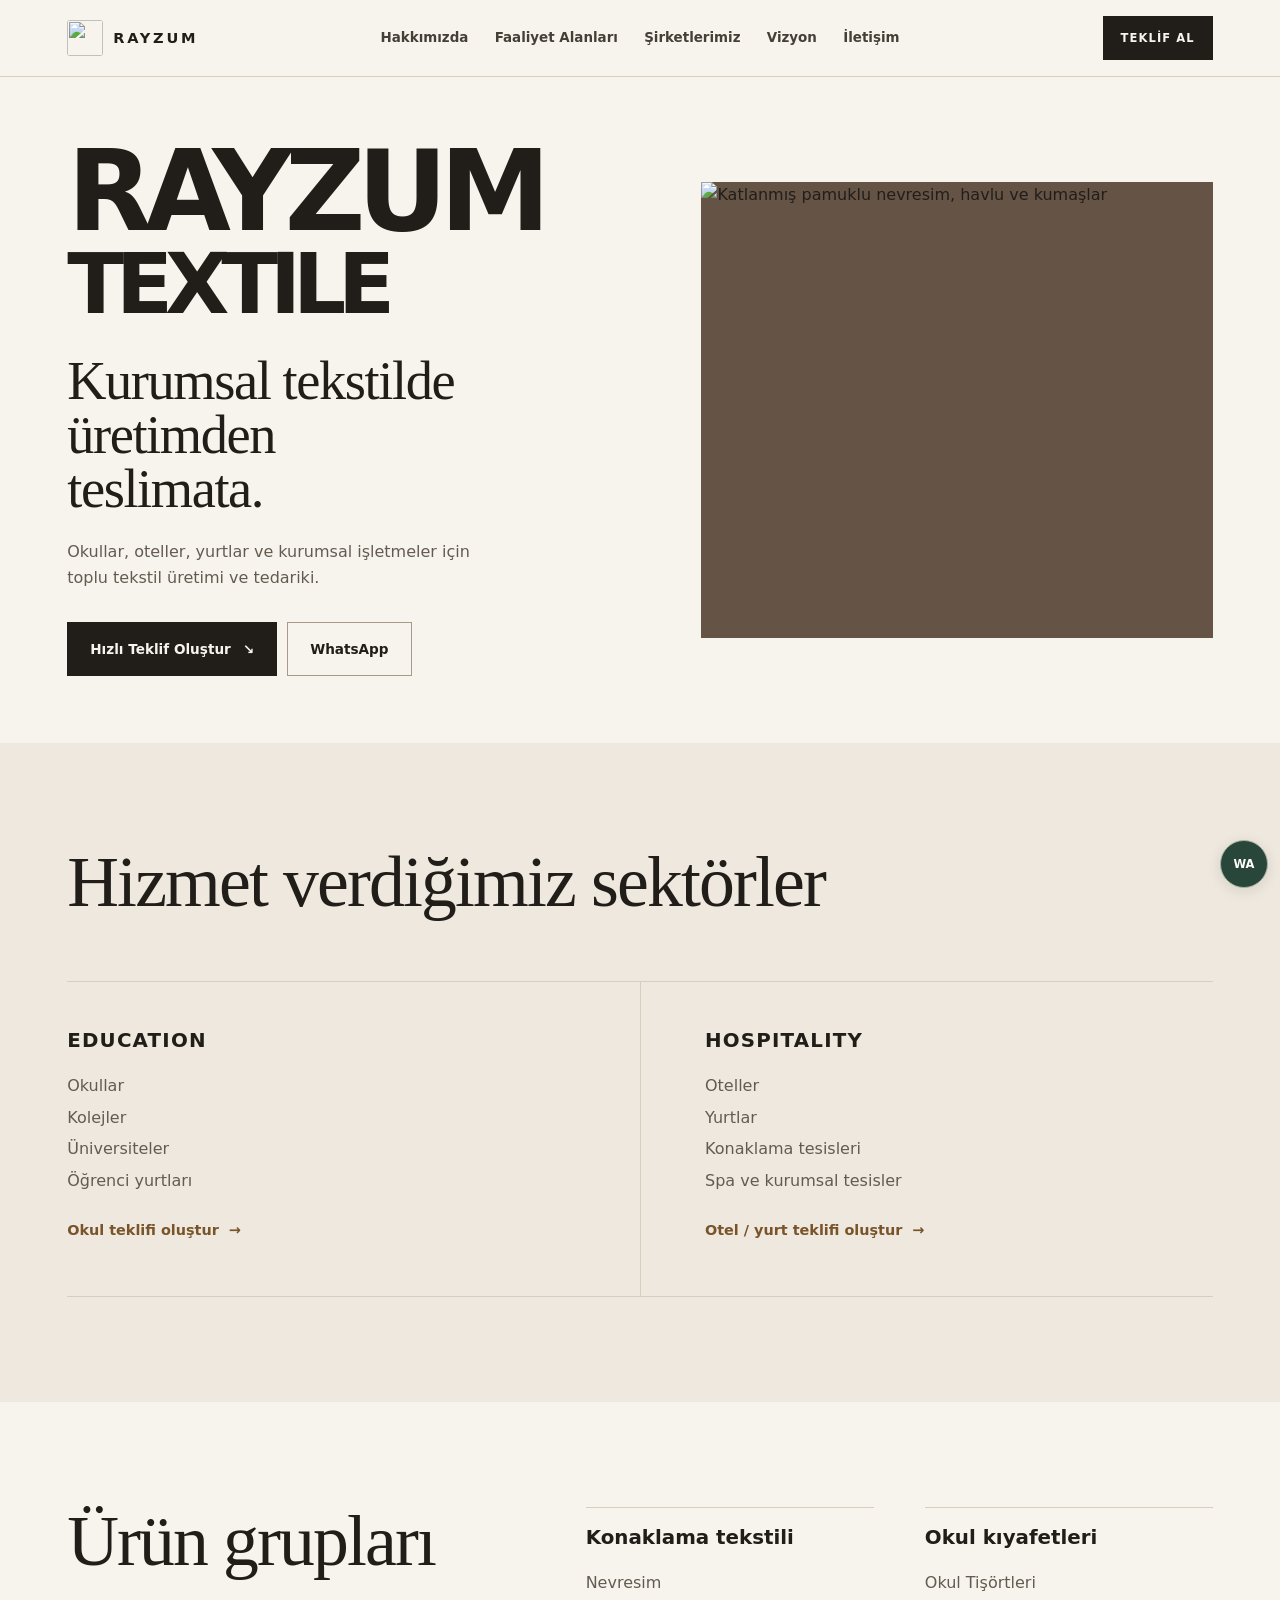
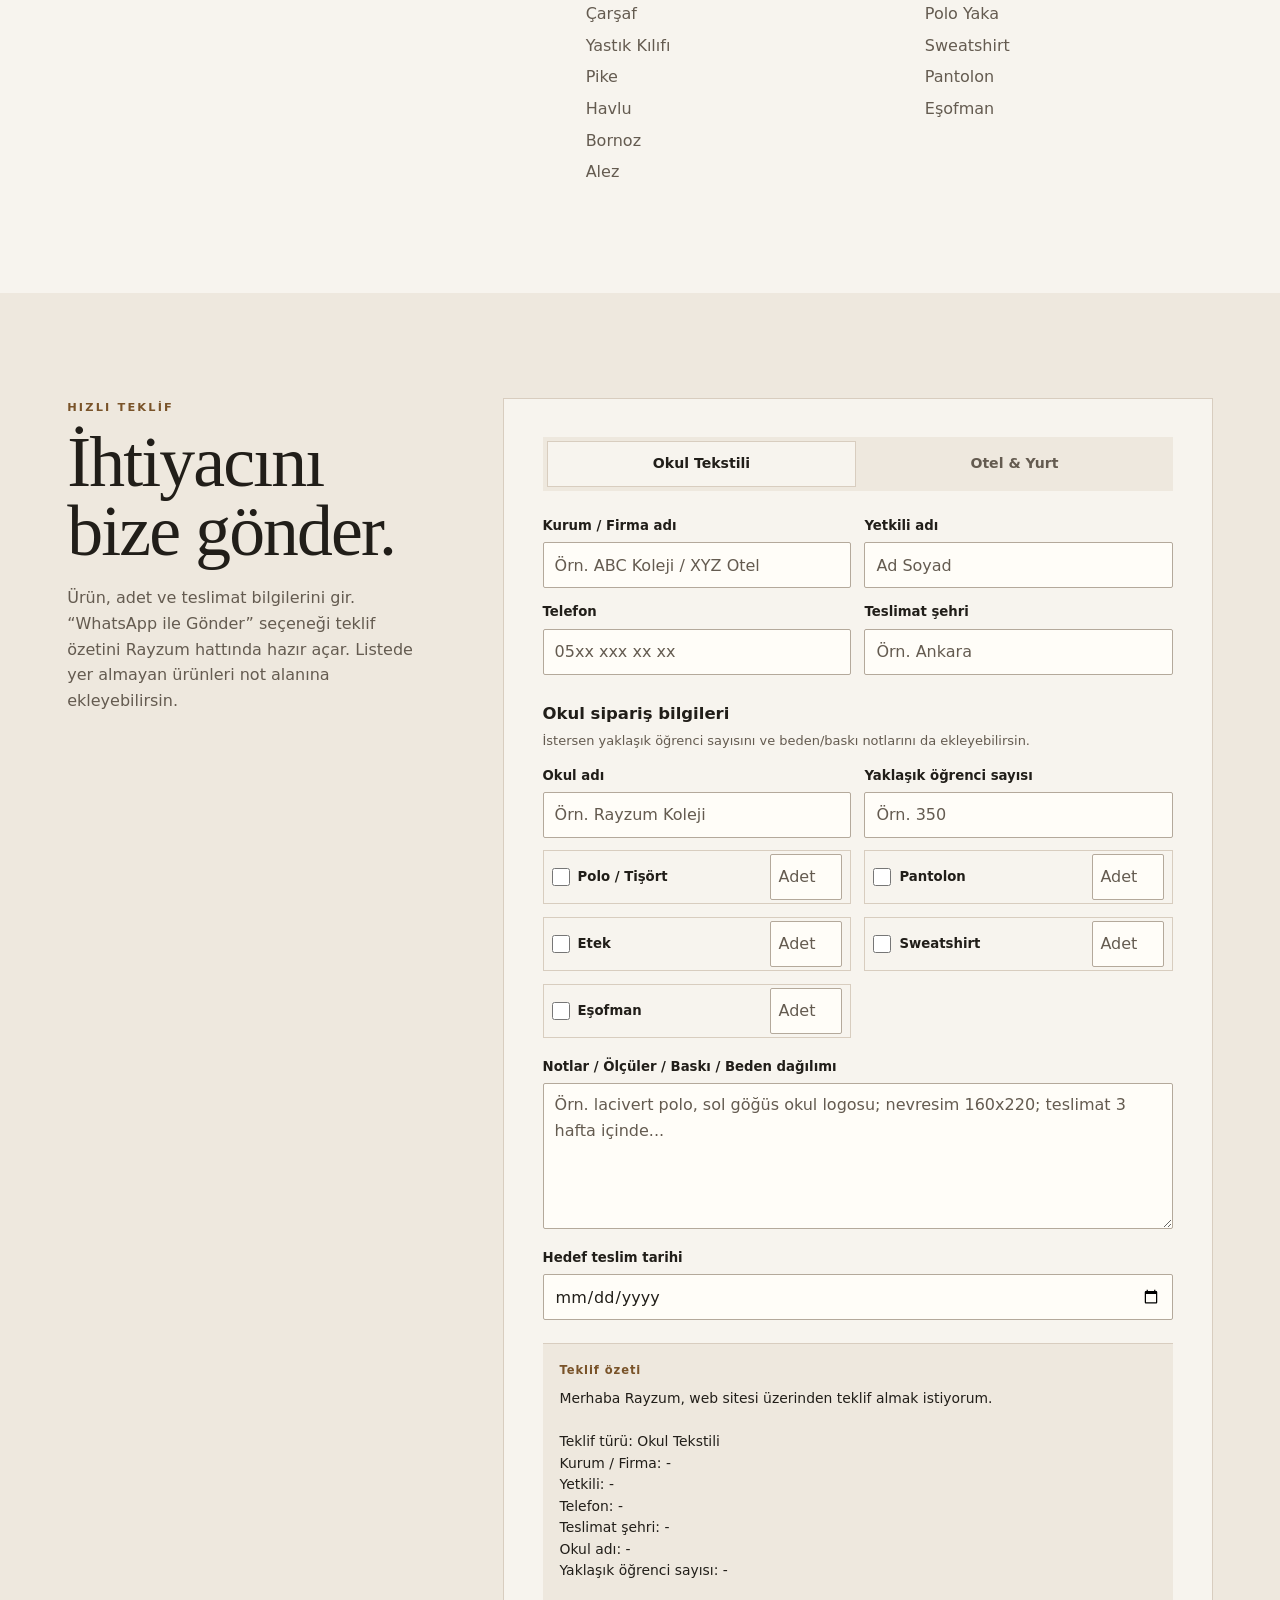
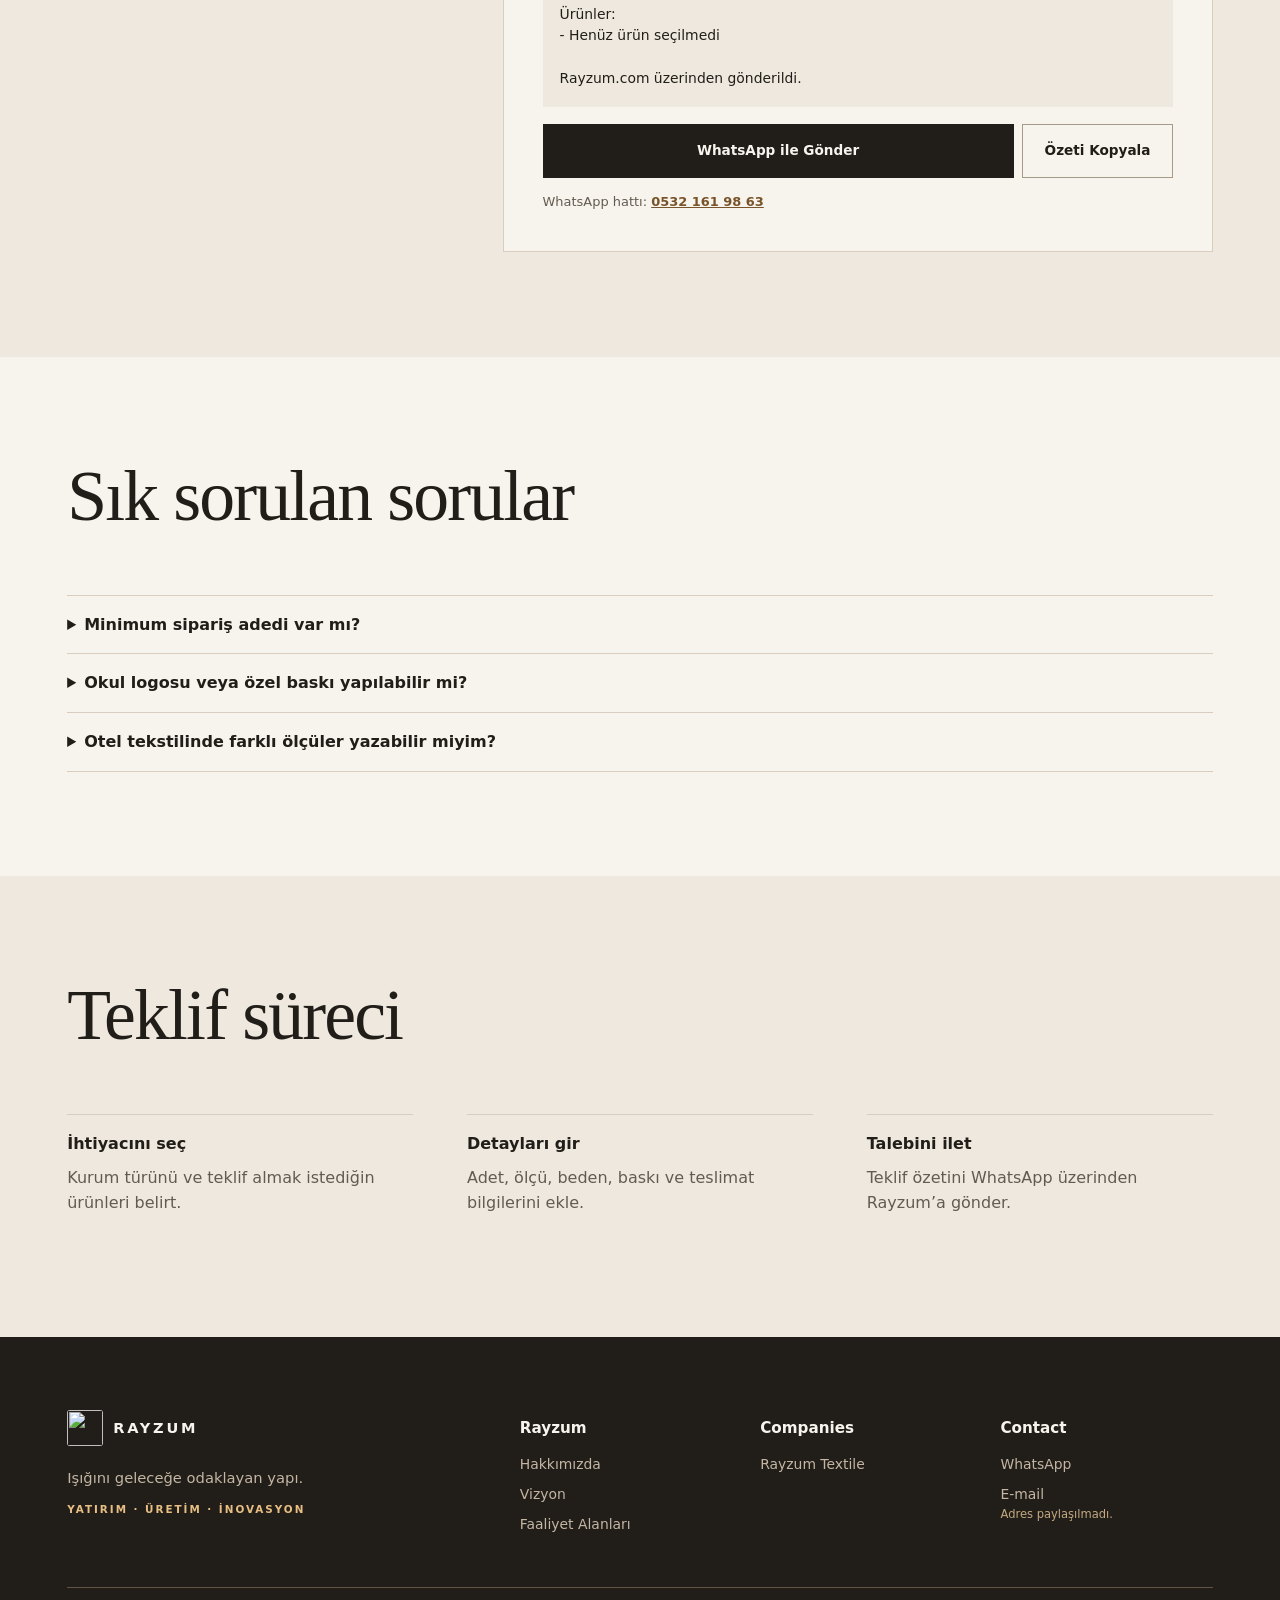
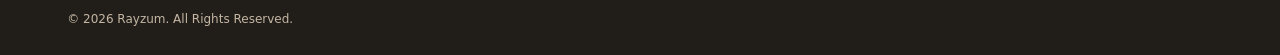
==== textile.html @ 2749c7b1 "Add files via upload" ====
<!doctype html>
<html lang="tr">
<head>
  <meta charset="utf-8">
  <meta name="viewport" content="width=device-width, initial-scale=1">
  <title>Rayzum Textile | Kurumsal Tekstil Çözümleri</title>
  <meta name="description" content="Okul, otel, yurt ve kurumsal işletmeler için tekstil üretimi ve toplu tedarik çözümleri.">
  <meta name="theme-color" content="#f7f4ee">
  <link rel="canonical" href="https://www.rayzum.com/textile">
  <link rel="icon" href="/assets/rayzum-icon.png" type="image/png">
  <meta property="og:title" content="Rayzum Textile | Kurumsal Tekstil Çözümleri">
  <meta property="og:description" content="Okul, otel, yurt ve kurumsal işletmeler için tekstil üretimi ve toplu tedarik çözümleri.">
  <meta property="og:type" content="website">
  <meta property="og:site_name" content="Rayzum">
  <meta property="og:locale" content="tr_TR">
  <meta property="og:url" content="https://www.rayzum.com/textile">
  <meta property="og:image" content="https://www.rayzum.com/assets/textile-og.jpg">
  <meta property="og:image:width" content="1200">
  <meta property="og:image:height" content="630">
  <meta property="og:image:alt" content="Rayzum Textile. Kurumsal tekstilde üretimden teslimata.">
  <link rel="stylesheet" href="/styles.css">
  <link rel="stylesheet" href="/quote.css">
  <script src="/site.js" defer></script>
  <script src="/script.js" defer></script>
</head>
<body class="textile">
  <a class="skip-link" href="#top">İçeriğe geç</a>
  <header class="site-header">
    <div class="container header-layout">
      <a class="brand" href="/" aria-label="Rayzum ana sayfa">
        <img src="/assets/rayzum-mark.webp" width="36" height="36" alt="">
        <span>RAYZUM</span>
      </a>
      <nav class="site-nav" id="main-menu" aria-label="Ana menü">
        <a href="/#hakkimizda">Hakkımızda</a>
        <a href="/#faaliyet-alanlari">Faaliyet Alanları</a>
        <a href="/#sirketlerimiz">Şirketlerimiz</a>
        <a href="/#vizyon">Vizyon</a>
        <a href="#iletisim">İletişim</a>
      </nav>
      <div class="header-actions">
        <a class="button button-small" href="#teklif">TEKLİF AL</a>
        <button class="menu-toggle" type="button" aria-controls="main-menu" aria-expanded="false" hidden>Menü</button>
      </div>
    </div>
  </header>


  <main id="top" tabindex="-1">
    <section class="hero textile-hero container" aria-labelledby="textile-title">
      <div class="hero-copy">
        <h1 id="textile-title" class="hero-wordmark">RAYZUM <span>TEXTILE</span></h1>
        <p class="hero-slogan">Kurumsal tekstilde üretimden teslimata.</p>
        <p class="hero-intro">Okullar, oteller, yurtlar ve kurumsal işletmeler için toplu tekstil üretimi ve tedariki.</p>
        <div class="hero-actions">
          <a class="button" href="#teklif">Hızlı Teklif Oluştur <span aria-hidden="true">↘</span></a>
          <a class="button button-outline" href="https://wa.me/905321619863" target="_blank" rel="noopener">WhatsApp</a>
        </div>
      </div>
      <div class="hero-visual">
        <picture>
          <source type="image/avif" srcset="/assets/textile-560.avif 560w, /assets/textile-960.avif 960w"
            sizes="(max-width: 767px) calc(100vw - 40px), (max-width: 1439px) 42vw, 660px">
          <img src="/assets/textile-960.webp" srcset="/assets/textile-560.webp 560w, /assets/textile-960.webp 960w"
            sizes="(max-width: 767px) calc(100vw - 40px), (max-width: 1439px) 42vw, 660px"
            width="960" height="1200" fetchpriority="high" alt="Katlanmış pamuklu nevresim, havlu ve kumaşlar">
        </picture>
      </div>
    </section>

    <section class="textile-sectors section-space" id="cozumler" aria-labelledby="sectors-title">
      <div class="container">
        <header class="section-heading">
          <h2 id="sectors-title">Hizmet verdiğimiz sektörler</h2>
        </header>
        <div class="sectors-grid">
          <article class="sector" id="okul">
            <h3 lang="en">EDUCATION</h3>
            <ul>
              <li>Okullar</li>
              <li>Kolejler</li>
              <li>Üniversiteler</li>
              <li>Öğrenci yurtları</li>
            </ul>
            <a href="#teklif" data-select="school" class="text-link">Okul teklifi oluştur <span aria-hidden="true">→</span></a>
          </article>
          <article class="sector" id="otel">
            <h3 lang="en">HOSPITALITY</h3>
            <ul>
              <li>Oteller</li>
              <li>Yurtlar</li>
              <li>Konaklama tesisleri</li>
              <li>Spa ve kurumsal tesisler</li>
            </ul>
            <a href="#teklif" data-select="hotel" class="text-link">Otel / yurt teklifi oluştur <span aria-hidden="true">→</span></a>
          </article>
        </div>
      </div>
    </section>

    <section class="textile-products section-space" aria-labelledby="products-title">
      <div class="container catalog-layout">
        <h2 id="products-title">Ürün grupları</h2>
        <div class="catalog-columns">
          <div>
            <h3>Konaklama tekstili</h3>
            <ul>
              <li>Nevresim</li>
              <li>Çarşaf</li>
              <li>Yastık Kılıfı</li>
              <li>Pike</li>
              <li>Havlu</li>
              <li>Bornoz</li>
              <li>Alez</li>
            </ul>
          </div>
          <div>
            <h3>Okul kıyafetleri</h3>
            <ul>
              <li>Okul Tişörtleri</li>
              <li>Polo Yaka</li>
              <li>Sweatshirt</li>
              <li>Pantolon</li>
              <li>Eşofman</li>
            </ul>
          </div>
        </div>
      </div>
    </section>

    <section class="quote-section section-space" id="teklif" aria-labelledby="quote-title">
      <div class="container quote-layout">
        <div class="quote-intro">
          <div class="eyebrow">HIZLI TEKLİF</div>
          <h2 id="quote-title">İhtiyacını bize gönder.</h2>
          <p>Ürün, adet ve teslimat bilgilerini gir. “WhatsApp ile Gönder” seçeneği teklif özetini Rayzum hattında hazır açar. Listede yer almayan ürünleri not alanına ekleyebilirsin.</p>
        </div>

        <div class="quote-box">
          <div class="segmented" role="group" aria-label="Teklif türü">
            <button class="segment active" type="button" data-type="school" aria-pressed="true" aria-controls="schoolFields">Okul Tekstili</button>
            <button class="segment" type="button" data-type="hotel" aria-pressed="false" aria-controls="hotelFields">Otel & Yurt</button>
          </div>

          <form id="quoteForm">
            <input type="hidden" id="quoteType" value="school" />

            <div class="form-grid">
              <label>
                Kurum / Firma adı
                <input id="company" autocomplete="organization" required placeholder="Örn. ABC Koleji / XYZ Otel" />
              </label>
              <label>
                Yetkili adı
                <input id="contactName" autocomplete="name" required placeholder="Ad Soyad" />
              </label>
              <label>
                Telefon
                <input id="phone" type="tel" autocomplete="tel" placeholder="05xx xxx xx xx" />
              </label>
              <label>
                Teslimat şehri
                <input id="city" placeholder="Örn. Ankara" />
              </label>
            </div>

            <div id="schoolFields">
              <div class="subhead">
                <h3>Okul sipariş bilgileri</h3>
                <p>İstersen yaklaşık öğrenci sayısını ve beden/baskı notlarını da ekleyebilirsin.</p>
              </div>
              <div class="form-grid">
                <label>
                  Okul adı
                  <input id="schoolName" placeholder="Örn. Rayzum Koleji" />
                </label>
                <label>
                  Yaklaşık öğrenci sayısı
                  <input id="studentCount" type="number" inputmode="numeric" min="1" placeholder="Örn. 350" />
                </label>
              </div>
              <div class="product-grid">
                <div class="product">
                  <label class="product-choice">
                    <input type="checkbox" value="Polo / Tişört" data-group="school">
                    <span>Polo / Tişört</span>
                  </label>
                  <input class="qty" data-product="Polo / Tişört" type="number" inputmode="numeric" min="1"
                    aria-label="Polo / Tişört adedi" placeholder="Adet">
                </div>
                <div class="product">
                  <label class="product-choice">
                    <input type="checkbox" value="Pantolon" data-group="school">
                    <span>Pantolon</span>
                  </label>
                  <input class="qty" data-product="Pantolon" type="number" inputmode="numeric" min="1"
                    aria-label="Pantolon adedi" placeholder="Adet">
                </div>
                <div class="product">
                  <label class="product-choice">
                    <input type="checkbox" value="Etek" data-group="school">
                    <span>Etek</span>
                  </label>
                  <input class="qty" data-product="Etek" type="number" inputmode="numeric" min="1"
                    aria-label="Etek adedi" placeholder="Adet">
                </div>
                <div class="product">
                  <label class="product-choice">
                    <input type="checkbox" value="Sweatshirt" data-group="school">
                    <span>Sweatshirt</span>
                  </label>
                  <input class="qty" data-product="Sweatshirt" type="number" inputmode="numeric" min="1"
                    aria-label="Sweatshirt adedi" placeholder="Adet">
                </div>
                <div class="product">
                  <label class="product-choice">
                    <input type="checkbox" value="Eşofman" data-group="school">
                    <span>Eşofman</span>
                  </label>
                  <input class="qty" data-product="Eşofman" type="number" inputmode="numeric" min="1"
                    aria-label="Eşofman adedi" placeholder="Adet">
                </div>
              </div>
            </div>

            <div id="hotelFields" hidden>
              <div class="subhead">
                <h3>Otel / yurt sipariş bilgileri</h3>
                <p>Ölçü, kumaş veya gramaj gibi detayları not bölümüne yazabilirsin.</p>
              </div>
              <div class="product-grid">
                <div class="product">
                  <label class="product-choice">
                    <input type="checkbox" value="Çarşaf" data-group="hotel" disabled>
                    <span>Çarşaf</span>
                  </label>
                  <input class="qty" data-product="Çarşaf" type="number" inputmode="numeric" min="1"
                    aria-label="Çarşaf adedi" placeholder="Adet" disabled>
                </div>
                <div class="product">
                  <label class="product-choice">
                    <input type="checkbox" value="Nevresim" data-group="hotel" disabled>
                    <span>Nevresim</span>
                  </label>
                  <input class="qty" data-product="Nevresim" type="number" inputmode="numeric" min="1"
                    aria-label="Nevresim adedi" placeholder="Adet" disabled>
                </div>
                <div class="product">
                  <label class="product-choice">
                    <input type="checkbox" value="Yastık kılıfı" data-group="hotel" disabled>
                    <span>Yastık kılıfı</span>
                  </label>
                  <input class="qty" data-product="Yastık kılıfı" type="number" inputmode="numeric" min="1"
                    aria-label="Yastık kılıfı adedi" placeholder="Adet" disabled>
                </div>
                <div class="product">
                  <label class="product-choice">
                    <input type="checkbox" value="Banyo havlusu" data-group="hotel" disabled>
                    <span>Banyo havlusu</span>
                  </label>
                  <input class="qty" data-product="Banyo havlusu" type="number" inputmode="numeric" min="1"
                    aria-label="Banyo havlusu adedi" placeholder="Adet" disabled>
                </div>
                <div class="product">
                  <label class="product-choice">
                    <input type="checkbox" value="El havlusu" data-group="hotel" disabled>
                    <span>El havlusu</span>
                  </label>
                  <input class="qty" data-product="El havlusu" type="number" inputmode="numeric" min="1"
                    aria-label="El havlusu adedi" placeholder="Adet" disabled>
                </div>
                <div class="product">
                  <label class="product-choice">
                    <input type="checkbox" value="Ayak havlusu" data-group="hotel" disabled>
                    <span>Ayak havlusu</span>
                  </label>
                  <input class="qty" data-product="Ayak havlusu" type="number" inputmode="numeric" min="1"
                    aria-label="Ayak havlusu adedi" placeholder="Adet" disabled>
                </div>
                <div class="product">
                  <label class="product-choice">
                    <input type="checkbox" value="Bornoz" data-group="hotel" disabled>
                    <span>Bornoz</span>
                  </label>
                  <input class="qty" data-product="Bornoz" type="number" inputmode="numeric" min="1"
                    aria-label="Bornoz adedi" placeholder="Adet" disabled>
                </div>
              </div>
            </div>

            <label class="wide">
              Notlar / Ölçüler / Baskı / Beden dağılımı
              <textarea id="notes" rows="5" placeholder="Örn. lacivert polo, sol göğüs okul logosu; nevresim 160x220; teslimat 3 hafta içinde..."></textarea>
            </label>

            <label class="wide">
              Hedef teslim tarihi
              <input id="deliveryDate" type="date" />
            </label>

            <div class="preview" id="messagePreview">
              <div class="preview-title">Teklif özeti</div>
              <pre id="previewText">Bilgileri doldurmaya başladığında teklif özeti burada görünecek.</pre>
            </div>

            <div class="form-actions">
              <button class="button" type="submit">WhatsApp ile Gönder</button>
              <button class="button button-outline" type="button" id="copyBtn">Özeti Kopyala</button>
            </div>

            <p class="form-note">WhatsApp hattı: <a href="tel:+905321619863">0532 161 98 63</a></p>
          </form>
        </div>
      </div>
    </section>

    <section class="faq section-space" aria-labelledby="faq-title">
      <div class="container">
        <header class="section-heading">
          <h2 id="faq-title">Sık sorulan sorular</h2>
        </header>
        <details><summary>Minimum sipariş adedi var mı?</summary><p>Ürün ve üretim tipine göre değişebilir. Adedi teklif formunda belirt; uygun üretim seçeneği buna göre değerlendirilir.</p></details>
        <details><summary>Okul logosu veya özel baskı yapılabilir mi?</summary><p>Evet. Logo, baskı konumu, renk ve beden dağılımını not alanına ekleyebilirsin.</p></details>
        <details><summary>Otel tekstilinde farklı ölçüler yazabilir miyim?</summary><p>Evet. Çarşaf, nevresim, havlu ve diğer ürünlerde ölçü/gramaj detaylarını not bölümüne ekleyebilirsin.</p></details>
      </div>
    </section>

    <section class="textile-process section-space" id="neden" aria-labelledby="process-title">
      <div class="container">
        <header class="section-heading">
          <h2 id="process-title">Teklif süreci</h2>
        </header>
        <ol class="process-grid">
          <li><h3>İhtiyacını seç</h3><p>Kurum türünü ve teklif almak istediğin ürünleri belirt.</p></li>
          <li><h3>Detayları gir</h3><p>Adet, ölçü, beden, baskı ve teslimat bilgilerini ekle.</p></li>
          <li><h3>Talebini ilet</h3><p>Teklif özetini WhatsApp üzerinden Rayzum’a gönder.</p></li>
        </ol>
      </div>
    </section>

  </main>

  <footer class="site-footer" id="iletisim">
    <div class="container">
      <div class="footer-layout">
        <div class="footer-brand">
          <a class="brand" href="/" aria-label="Rayzum ana sayfa">
            <img src="/assets/rayzum-mark.webp" width="36" height="36" alt="" loading="lazy">
            <span>RAYZUM</span>
          </a>
          <p>Işığını geleceğe odaklayan yapı.</p>
          <p class="eyebrow">YATIRIM · ÜRETİM · İNOVASYON</p>
        </div>
        <div class="footer-group">
          <h2>Rayzum</h2>
          <ul>
            <li><a href="/#hakkimizda">Hakkımızda</a></li>
            <li><a href="/#vizyon">Vizyon</a></li>
            <li><a href="/#faaliyet-alanlari">Faaliyet Alanları</a></li>
          </ul>
        </div>
        <div class="footer-group">
          <h2 lang="en">Companies</h2>
          <ul><li><a href="/textile" aria-current="page">Rayzum Textile</a></li></ul>
        </div>
        <div class="footer-group">
          <h2 lang="en">Contact</h2>
          <ul>
            <li><a href="https://wa.me/905321619863" target="_blank" rel="noopener">WhatsApp</a></li>
            <li class="footer-email"><span lang="en">E-mail</span> <small>Adres paylaşılmadı.</small></li>
          </ul>
        </div>
      </div>
      <div class="footer-bottom">© 2026 Rayzum. All Rights Reserved.</div>
    </div>
  </footer>
  <a class="wa-float" href="https://wa.me/905321619863" target="_blank" rel="noopener" aria-label="WhatsApp ile iletişim">WA</a>
</body>
</html>
---- styles.css ----
@font-face {
  font-family: Inter;
  src: url("/assets/inter.woff2") format("woff2");
  font-style: normal;
  font-weight: 400 700;
  font-display: swap;
}

@font-face {
  font-family: "Instrument Serif";
  src: url("/assets/instrument-serif.woff2") format("woff2");
  font-style: normal;
  font-weight: 400;
  font-display: swap;
}

:root {
  --paper: #f7f4ee;
  --surface: #eee8de;
  --warm: #eae0d0;
  --ink: #211e19;
  --muted: #645b50;
  --line: #d8cdbf;
  --accent: #795329;
  --accent-light: #e8be83;
  --dark: #211e1a;
  --dark-muted: #c4b6a3;
  --serif: "Instrument Serif", Georgia, serif;
  --gutter: clamp(20px, 5.25vw, 100px);
  --header-height: 76px;
}

*, *::before, *::after { box-sizing: border-box; }
html { scroll-behavior: smooth; }
body {
  margin: 0;
  background: var(--paper);
  color: var(--ink);
  font: 400 1rem/1.6 Inter, system-ui, sans-serif;
  -webkit-font-smoothing: antialiased;
}
h1, h2, h3, p, ul { margin: 0; }
a { color: inherit; }
button, input, textarea { font: inherit; }
button { cursor: pointer; }
img { display: block; max-width: 100%; }
[hidden] { display: none !important; }
[id] { scroll-margin-top: calc(var(--header-height) + 24px); }
:focus-visible { outline: 2px solid #bd8c52; outline-offset: 4px; }

.container {
  width: min(calc(100% - var(--gutter) * 2), 1488px);
  margin-inline: auto;
}

.section-space { padding-block: clamp(70px, 8.2vw, 148px); }

.sr-only, .skip-link:not(:focus) {
  position: absolute;
  width: 1px;
  height: 1px;
  padding: 0;
  overflow: hidden;
  clip-path: inset(50%);
  white-space: nowrap;
}

.skip-link:focus {
  position: fixed;
  z-index: 10;
  inset: 12px auto auto 12px;
  padding: 10px 16px;
  background: var(--paper);
}

.eyebrow {
  color: var(--accent);
  font-size: .71rem;
  font-weight: 700;
  letter-spacing: .19em;
  text-transform: uppercase;
}

.section-heading { margin-bottom: clamp(32px, 5vw, 70px); }
.section-heading h2, .catalog-layout > h2, .quote-intro h2, .vision h2 {
  font-family: var(--serif);
  font-size: clamp(3.05rem, 6.15vw, 6.9rem);
  font-weight: 400;
  letter-spacing: -.026em;
  line-height: .96;
}

.button {
  display: inline-flex;
  min-height: 54px;
  align-items: center;
  justify-content: center;
  gap: 12px;
  padding: 11px 22px;
  border: 1px solid var(--ink);
  background: var(--ink);
  color: var(--paper);
  font-size: .85rem;
  font-weight: 650;
  line-height: 1.25;
  text-align: center;
  text-decoration: none;
  transition: background-color .25s ease, border-color .25s ease, color .25s ease;
}
.button:hover { background: #49372a; border-color: #49372a; }
.button-outline { border-color: #a79a89; background: transparent; color: var(--ink); }
.button-outline:hover { border-color: var(--ink); background: var(--surface); }
.button-small { min-height: 44px; padding: 10px 17px; font-size: .72rem; letter-spacing: .095em; }

.text-link {
  display: inline-flex;
  min-height: 44px;
  align-items: center;
  align-self: flex-start;
  gap: 10px;
  color: var(--accent);
  font-size: .9rem;
  font-weight: 650;
  text-decoration: none;
}
.text-link:hover { text-decoration: underline; text-underline-offset: 4px; }
.text-link > span[aria-hidden] { transition: transform .25s ease; }
.text-link:hover > span[aria-hidden] { transform: translateX(3px); }

.site-header {
  position: sticky;
  z-index: 5;
  top: 0;
  border-bottom: 1px solid var(--line);
  background: var(--paper);
}
.header-layout {
  position: relative;
  min-height: var(--header-height);
  display: grid;
  grid-template-columns: 1fr auto 1fr;
  align-items: center;
  gap: clamp(16px, 3vw, 43px);
}
.brand {
  display: inline-flex;
  width: fit-content;
  min-height: 44px;
  gap: 10px;
  align-items: center;
  font-size: .91rem;
  font-weight: 700;
  letter-spacing: .19em;
  line-height: 1;
  text-decoration: none;
  white-space: nowrap;
}
.brand img { width: 36px; height: 36px; border-radius: 3px; }
.site-nav {
  display: flex;
  align-items: center;
  gap: clamp(14px, 2.05vw, 36px);
}
.site-nav a {
  display: flex;
  min-height: 44px;
  align-items: center;
  color: #463f35;
  font-size: .84rem;
  font-weight: 550;
  line-height: 1.25;
  text-decoration: none;
}
.site-nav a:hover { color: var(--accent); text-decoration: underline; text-underline-offset: 5px; }
.header-actions { display: flex; justify-content: flex-end; gap: 8px; }
.menu-toggle { display: none; }

.hero {
  display: grid;
  grid-template-columns: minmax(0, 1.1fr) minmax(0, 1fr);
  gap: clamp(32px, 5.6vw, 108px);
  align-items: center;
  padding-block: clamp(44px, 5.2vw, 98px);
}
.hero-wordmark, .story-wordmark {
  font-size: clamp(5rem, 10.55vw, 11.15rem);
  font-weight: 700;
  letter-spacing: -.073em;
  line-height: .86;
}
.hero-slogan {
  max-width: 12ch;
  margin-top: clamp(17px, 2vw, 30px);
  font-family: var(--serif);
  font-size: clamp(2.65rem, 4.95vw, 5.6rem);
  line-height: .99;
  letter-spacing: -.026em;
}
.hero-concepts { margin-top: clamp(21px, 2.45vw, 35px); }
.hero-intro, .vision-copy {
  max-width: 41ch;
  color: var(--muted);
  font-size: clamp(1rem, 1.15vw, 1.16rem);
  line-height: 1.62;
}
.hero-intro { margin-top: 12px; }
.first-company { margin-top: 12px; color: var(--muted); font-size: .89rem; }
.first-company a {
  color: var(--accent);
  font-weight: 650;
  text-decoration-thickness: 1px;
  text-underline-offset: 3px;
}
.hero-actions { display: flex; flex-wrap: wrap; gap: 10px; margin-top: clamp(22px, 2.5vw, 35px); }
.hero-visual {
  position: relative;
  overflow: hidden;
  min-width: 0;
  aspect-ratio: 1 / 1.08;
  background: #655346;
}
.hero-visual picture { position: absolute; inset: 0; }
.hero-visual img { width: 100%; height: 100%; }
.hero-visual img { object-fit: cover; }

.activities, .textile-sectors { background: var(--surface); }
.activities-grid { display: grid; grid-template-columns: 1.04fr 1fr 1fr; border-block: 1px solid var(--line); }
.activity {
  display: flex;
  min-width: 0;
  flex-direction: column;
  padding: clamp(24px, 3.05vw, 48px);
}
.activity + .activity { border-left: 1px solid var(--line); }
.activity-active { background: var(--paper); }
.activity-meta {
  display: flex;
  align-items: baseline;
  justify-content: space-between;
  flex-wrap: wrap;
  gap: 8px;
  color: var(--muted);
  font-size: .72rem;
  font-variant-numeric: tabular-nums;
}
.status {
  border: 1px solid #c0b3a2;
  padding: 4px 8px;
  color: #584c40;
  font-size: .64rem;
  font-weight: 700;
  letter-spacing: .07em;
  line-height: 1.4;
}
.activity-active .status { border-color: #a5b09b; color: #3f5937; background: #f0f3eb; }
.activity h3 {
  margin: clamp(23px, 3.4vw, 50px) 0 14px;
  font-size: clamp(1.18rem, 2.15vw, 2.15rem);
  font-weight: 700;
  letter-spacing: -.045em;
  line-height: 1.07;
}
.activity h3 span {
  display: block;
  margin-bottom: 5px;
  color: var(--accent);
  font-size: .69rem;
  letter-spacing: .15em;
}
.activity > p { max-width: 33ch; color: var(--muted); font-size: .92rem; }
.activity-sectors {
  display: flex;
  flex-wrap: wrap;
  gap: 3px 12px;
  margin: 18px 0 10px;
  padding: 0;
  list-style: none;
  font-size: .72rem;
  font-weight: 600;
}
.activity .text-link { margin-top: auto; }

.story {
  overflow: hidden;
  background: var(--dark);
  color: var(--paper);
}
.story .section-label { color: var(--accent-light); }
.story-parts {
  display: grid;
  grid-template-columns: 1fr 1fr;
  margin-top: clamp(28px, 4.4vw, 72px);
  border-block: 1px solid #625342;
}
.story-part { padding: clamp(24px, 4vw, 64px) 0; }
.story-part + .story-part { border-left: 1px solid #625342; padding-left: clamp(22px, 6vw, 98px); }
.story-part h3 {
  color: var(--accent-light);
  font-family: var(--serif);
  font-size: clamp(3.9rem, 10vw, 10rem);
  font-weight: 400;
  letter-spacing: -.065em;
  line-height: .9;
}
.story-part ul {
  display: flex;
  flex-wrap: wrap;
  gap: 5px clamp(9px, 2vw, 24px);
  margin-top: 20px;
  padding: 0;
  list-style: none;
  color: var(--dark-muted);
}
.story-signature { padding-top: clamp(55px, 9vw, 148px); text-align: center; }
.story-wordmark { font-size: clamp(4.5rem, 18vw, 21rem); }
.story-signature > p + p {
  margin-top: 19px;
  color: var(--accent-light);
  font-family: var(--serif);
  font-size: clamp(1.8rem, 3.6vw, 4.35rem);
  line-height: 1.05;
}
[data-reveal] { transition: opacity .72s ease-out, transform .82s cubic-bezier(.2, .55, .3, 1); }
.story-part:nth-child(2) { transition-delay: 90ms; }
.reveal-pending { opacity: 0; transform: translateY(22px); }

.vision { background: var(--warm); }
.vision-layout {
  display: grid;
  grid-template-columns: minmax(0, 1.88fr) minmax(0, 1fr);
  align-items: end;
  column-gap: clamp(30px, 9vw, 160px);
  row-gap: 26px;
}
.vision .section-label { grid-column: 1 / -1; }
.vision h2 { max-width: 17ch; }
.vision-copy { max-width: 37ch; padding-bottom: 3px; }
.vision-values {
  grid-column: 1 / -1;
  display: grid;
  grid-template-columns: repeat(4, minmax(0, 1fr));
  margin-top: clamp(15px, 4.5vw, 66px);
  padding: 0;
  border-block: 1px solid #bcb09e;
  list-style: none;
}
.vision-values li {
  display: grid;
  min-height: 75px;
  align-items: center;
  padding: 13px 20px;
  color: var(--accent);
  font-size: .76rem;
  font-weight: 700;
  letter-spacing: .085em;
}
.vision-values li + li { border-left: 1px solid #bcb09e; }

.textile-hero .hero-wordmark { font-size: clamp(4.6rem, 8.7vw, 10.5rem); }
.textile-hero .hero-wordmark span { display: block; font-size: .75em; line-height: 1.08; }
.textile-hero .hero-slogan { max-width: 15ch; font-size: clamp(2.5rem, 4.25vw, 4.7rem); }
.textile-hero .hero-intro { margin-top: 22px; }
.textile-hero .hero-visual { aspect-ratio: 1.12 / 1; }
.textile-hero .hero-visual img { object-position: 50% 52%; }
.textile .section-heading h2, .catalog-layout > h2, .quote-intro h2 { font-size: clamp(2.85rem, 5.6vw, 5.8rem); }
.sectors-grid { display: grid; grid-template-columns: 1fr 1fr; border-block: 1px solid var(--line); }
.sector { padding: clamp(24px, 3.4vw, 52px) 0; }
.sector + .sector { border-left: 1px solid var(--line); padding-left: clamp(24px, 5vw, 72px); }
.sector h3, .catalog-columns h3 { font-size: clamp(.95rem, 1.55vw, 1.45rem); font-weight: 650; }
.sector h3 { letter-spacing: .06em; }
.sector ul, .catalog-columns ul {
  margin-top: 13px;
  padding: 0;
  color: var(--muted);
  list-style: none;
}
.sector li, .catalog-columns li { padding-block: 3px; }
.sector .text-link { margin-top: 12px; }
.catalog-layout { display: grid; grid-template-columns: 1fr 1.42fr; gap: clamp(30px, 6vw, 90px); }
.catalog-columns { display: grid; grid-template-columns: 1fr 1fr; gap: clamp(20px, 4vw, 52px); }
.catalog-columns > div { border-top: 1px solid var(--line); padding-top: 14px; }

.site-footer { padding: clamp(42px, 6.2vw, 96px) 0 26px; background: var(--dark); color: var(--paper); }
.footer-layout {
  display: grid;
  grid-template-columns: minmax(245px, 2fr) repeat(3, minmax(0, 1fr));
  gap: 28px;
}
.footer-brand .brand { margin-top: -10px; }
.footer-brand p { margin-top: 12px; color: var(--dark-muted); font-size: .92rem; }
.footer-brand .eyebrow { color: var(--accent-light); font-size: .65rem; }
.footer-group h2 { margin-bottom: 12px; font-size: .95rem; font-weight: 650; }
.footer-group ul { padding: 0; color: var(--dark-muted); list-style: none; font-size: .87rem; }
.footer-group li + li { margin-top: 8px; }
.footer-group a { text-decoration: none; }
.footer-group a:hover { color: var(--paper); text-decoration: underline; text-underline-offset: 4px; }
.footer-email small { display: block; color: #c4a77f; font-size: .72rem; }
.footer-bottom {
  margin-top: clamp(30px, 4vw, 60px);
  padding-top: 22px;
  padding-right: 47px;
  border-top: 1px solid #625342;
  color: var(--dark-muted);
  font-size: .75rem;
}
.wa-float {
  position: fixed;
  z-index: 4;
  right: max(12px, env(safe-area-inset-right));
  bottom: max(12px, env(safe-area-inset-bottom));
  display: grid;
  width: 48px;
  height: 48px;
  place-items: center;
  border: 1px solid #a5b09b;
  border-radius: 50%;
  background: #284639;
  box-shadow: 0 3px 14px #211e191c;
  color: #fff;
  font-size: .72rem;
  font-weight: 700;
  text-decoration: none;
}
.wa-float:hover { background: #365948; }

@media (max-width: 1023px) {
  :root { --header-height: 66px; }
  .header-layout { grid-template-columns: 1fr auto; gap: 0 14px; }
  .header-actions { grid-column: 2; grid-row: 1; }
  .site-nav {
    grid-column: 1 / -1;
    grid-row: 2;
    flex-wrap: wrap;
    gap: 0 18px;
    border-top: 1px solid var(--line);
  }
  [data-menu-ready] .site-nav {
    position: absolute;
    top: calc(100% + 1px);
    inset-inline: calc(var(--gutter) * -1);
    display: none;
    max-height: calc(100dvh - var(--header-height));
    overflow-y: auto;
    padding: 9px var(--gutter) 18px;
    border-top: 0;
    border-bottom: 1px solid var(--line);
    background: var(--paper);
  }
  [data-menu-ready] .site-nav.is-open { display: flex; flex-direction: column; align-items: stretch; }
  [data-menu-ready] .menu-toggle {
    display: inline-flex;
    min-height: 44px;
    align-items: center;
    padding: 8px 11px;
    border: 1px solid #a79a89;
    background: transparent;
    color: var(--ink);
    font-size: .78rem;
    font-weight: 650;
  }
  .menu-toggle[aria-expanded="true"] { background: var(--surface); }
}

@media (max-width: 767px) {
  .hero { grid-template-columns: 1fr; gap: 29px; padding-block: 44px 38px; }
  .hero-visual { aspect-ratio: 1.22 / 1; }
  .hero-wordmark { font-size: clamp(4.5rem, 20vw, 8rem); }
  .hero-slogan { font-size: clamp(2.65rem, 8.5vw, 4.65rem); }
  .hero-copy { max-width: 530px; }
  .textile-hero .hero-wordmark { font-size: clamp(4.4rem, 15vw, 7rem); }
  .textile-hero .hero-slogan { font-size: clamp(2.7rem, 7.6vw, 4.1rem); }
  .textile-hero .hero-visual { aspect-ratio: 1.35 / 1; }
  .quote-intro h2 { max-width: 16ch; }
  .activities-grid { grid-template-columns: 1fr; }
  .activity + .activity { border-top: 1px solid var(--line); border-left: 0; }
  .activity h3 { font-size: clamp(1.45rem, 6.2vw, 2.1rem); }
  .vision-layout, .catalog-layout { grid-template-columns: 1fr; }
  .vision-values { grid-template-columns: repeat(2, minmax(0, 1fr)); }
  .vision-values li { min-height: 60px; padding: 10px 12px; font-size: .69rem; }
  .vision-values li:nth-child(3) { border-left: 0; }
  .vision-values li:nth-child(n+3) { border-top: 1px solid #bcb09e; }
  .footer-layout { grid-template-columns: repeat(3, minmax(0, 1fr)); gap: 26px 16px; }
  .footer-brand { grid-column: 1 / -1; }
}

@media (max-width: 480px) {
  .brand { gap: 7px; font-size: .83rem; letter-spacing: .15em; }
  .brand img { width: 31px; height: 31px; }
  .header-actions .button { padding-inline: 10px; }
  .hero-actions { display: grid; grid-template-columns: 1fr; }
  .hero-actions .button { justify-content: space-between; }
  .story-part ul { display: block; }
  .footer-layout { grid-template-columns: repeat(2, minmax(0, 1fr)); }
  .footer-group:last-child { grid-column: 1 / -1; }
}

@media (prefers-reduced-motion: reduce) {
  html { scroll-behavior: auto; }
  *, *::before, *::after { transition: none !important; }
  .reveal-pending { opacity: 1; transform: none; }
}
---- quote.css ----
.quote-section, .textile-process { background: var(--surface); }
.quote-layout {
  display: grid;
  grid-template-columns: minmax(0, .85fr) minmax(0, 1.65fr);
  gap: clamp(36px, 5.5vw, 92px);
  align-items: start;
}
.quote-intro { position: sticky; top: calc(var(--header-height) + 30px); }
.quote-intro h2 { margin-top: 12px; }
.quote-intro > p:last-child { max-width: 40ch; margin-top: 20px; color: var(--muted); }

.quote-box {
  min-width: 0;
  padding: clamp(18px, 3vw, 42px);
  border: 1px solid var(--line);
  background: var(--paper);
}
.segmented {
  display: grid;
  grid-template-columns: repeat(2, minmax(0, 1fr));
  gap: 3px;
  margin-bottom: 24px;
  padding: 4px;
  background: var(--surface);
}
.segment {
  min-height: 46px;
  padding: 6px 12px;
  border: 1px solid transparent;
  background: transparent;
  color: var(--muted);
  font-size: .88rem;
  font-weight: 650;
  line-height: 1.25;
}
.segment.active { border-color: var(--line); background: var(--paper); color: var(--ink); }
.segment:hover:not(.active) { color: var(--ink); }

.form-grid, .product-grid {
  display: grid;
  grid-template-columns: repeat(2, minmax(0, 1fr));
  gap: 13px;
}
.quote-box label {
  display: flex;
  min-width: 0;
  flex-direction: column;
  gap: 6px;
  color: var(--ink);
  font-size: .83rem;
  font-weight: 650;
}
.quote-box input:not([type="checkbox"]), .quote-box textarea {
  width: 100%;
  min-width: 0;
  min-height: 46px;
  padding: 8px 11px;
  border: 1px solid #b4a99b;
  border-radius: 2px;
  background: #fffdf8;
  color: var(--ink);
  font-size: 1rem;
  font-weight: 400;
}
.quote-box input[type="date"] { max-width: 100%; }
.quote-box textarea { resize: vertical; }
.quote-box input::placeholder, .quote-box textarea::placeholder { color: var(--muted); opacity: 1; }
.subhead { margin: 26px 0 13px; }
.subhead h3 { margin-bottom: 4px; font-size: 1.03rem; }
.subhead p, .form-note { color: var(--muted); font-size: .81rem; }
#schoolFields > .form-grid + .product-grid { margin-top: 12px; }

.product {
  display: grid;
  min-width: 0;
  grid-template-columns: minmax(0, 1fr) minmax(72px, 6.8ch);
  align-items: center;
  gap: 6px;
  padding: 3px 8px;
  border: 1px solid var(--line);
}
.product .product-choice {
  min-height: 46px;
  flex-direction: row;
  align-items: center;
  gap: 8px;
  line-height: 1.3;
  cursor: pointer;
}
.product-choice input {
  flex-shrink: 0;
  width: 18px;
  height: 18px;
  margin: 0;
  accent-color: var(--accent);
  cursor: pointer;
}
.product .qty[type] { padding-inline: 7px; }
.wide { margin-top: 18px; }
.preview {
  min-width: 0;
  margin-top: 23px;
  padding: 17px;
  border-top: 1px solid var(--line);
  background: var(--surface);
}
.preview-title { margin-bottom: 8px; color: var(--accent); font-size: .72rem; font-weight: 700; letter-spacing: .08em; }
.preview pre { margin: 0; font-family: inherit; font-size: .87rem; line-height: 1.55; overflow-wrap: anywhere; white-space: pre-wrap; }
.form-actions { display: grid; grid-template-columns: 1fr auto; gap: 8px; margin-top: 17px; }
.form-note { margin-top: 14px; }
.form-note a { color: var(--accent); font-weight: 650; }

.process-grid {
  display: grid;
  grid-template-columns: repeat(3, minmax(0, 1fr));
  gap: clamp(20px, 4.2vw, 65px);
  padding: 0;
  list-style: none;
}
.process-grid li { padding-top: 16px; border-top: 1px solid var(--line); }
.process-grid h3 { margin-bottom: 8px; font-size: 1rem; }
.process-grid p, .faq details p { color: var(--muted); }
.faq details { border-top: 1px solid var(--line); }
.faq details:last-child { border-bottom: 1px solid var(--line); }
.faq summary { min-height: 54px; padding-block: 16px; font-weight: 650; cursor: pointer; }
.faq details p { max-width: 65ch; padding-bottom: 18px; }

@media (max-width: 1060px) {
  .quote-layout { grid-template-columns: 1fr; }
  .quote-intro { position: static; }
}

@media (max-width: 650px) {
  .form-grid, .product-grid, .form-actions, .process-grid { grid-template-columns: 1fr; }
  .quote-box { padding: 16px; }
  .form-actions .button { min-height: 52px; }
}
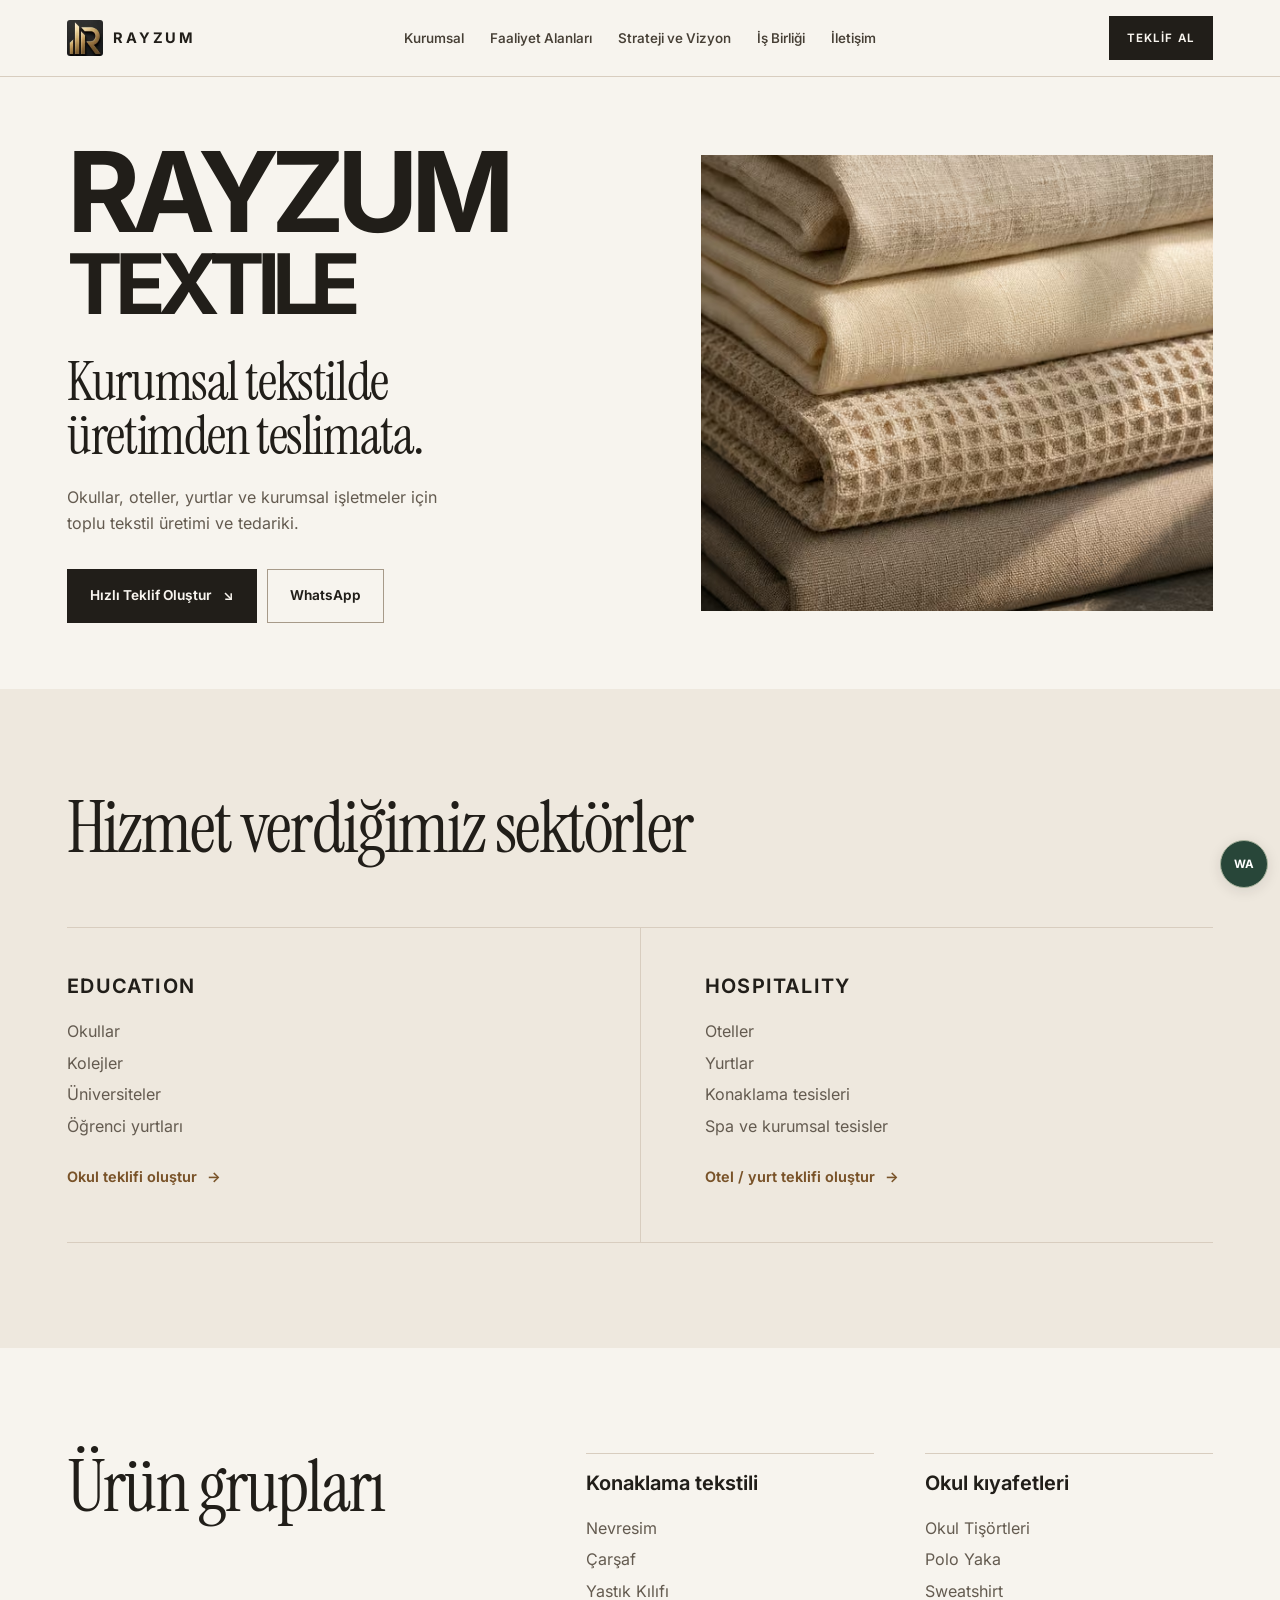
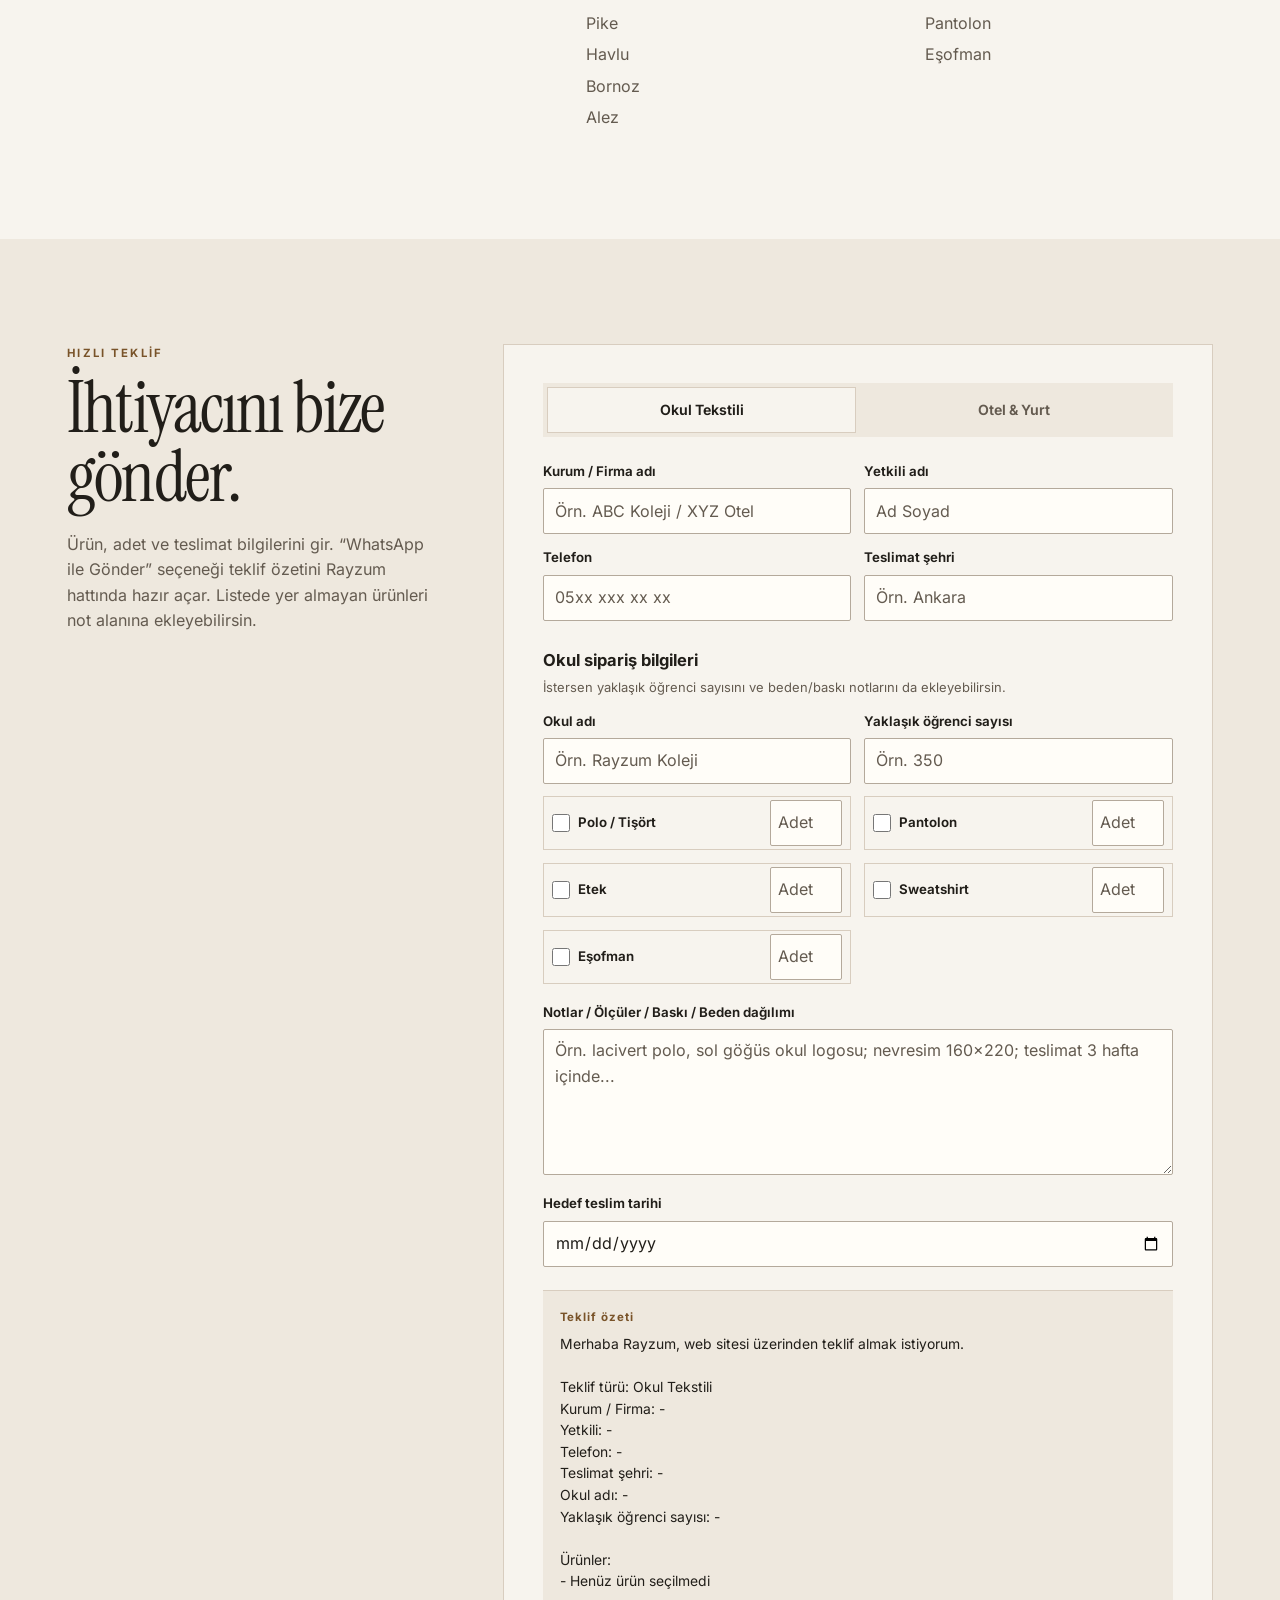
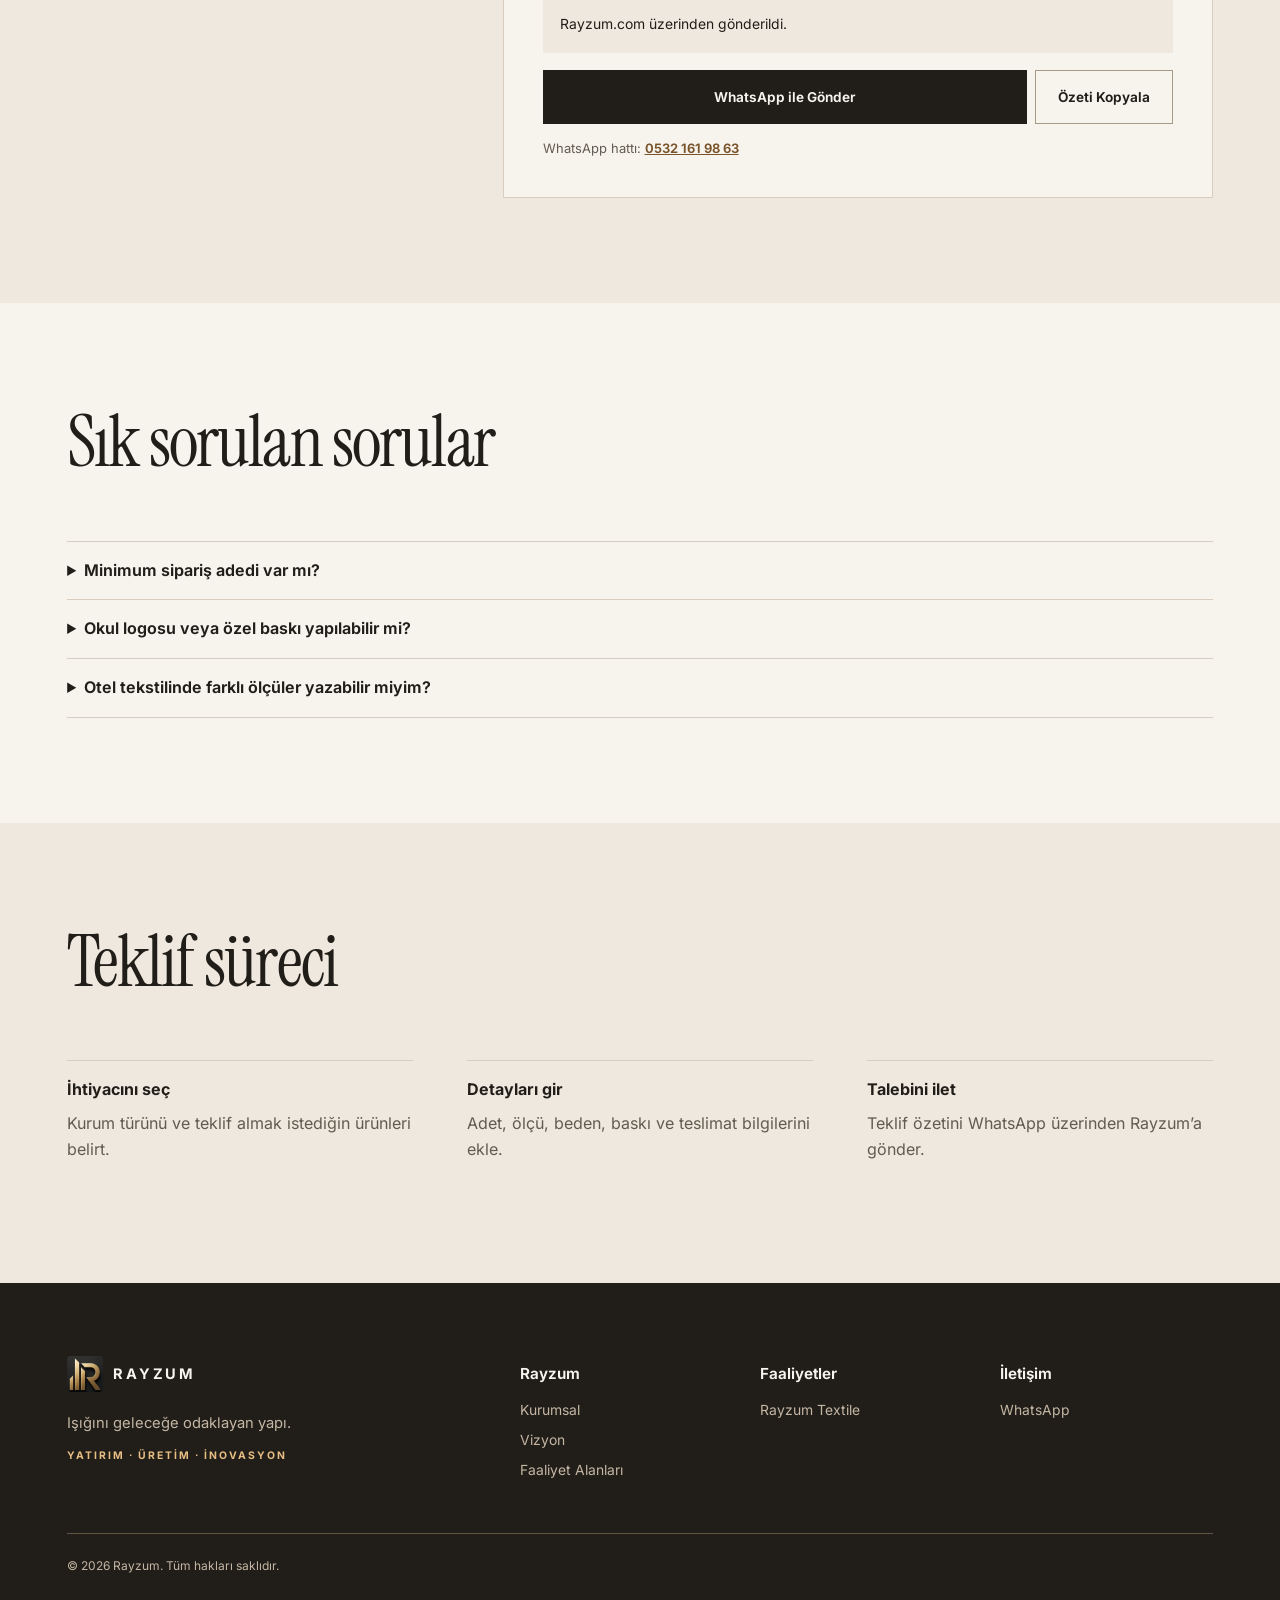
==== commit 3a2c70fe: "Rayzum V2.0 - Corporate Edition" ====
--- a/textile.html
+++ b/textile.html
@@ -32,10 +32,10 @@
         <span>RAYZUM</span>
       </a>
       <nav class="site-nav" id="main-menu" aria-label="Ana menü">
-        <a href="/#hakkimizda">Hakkımızda</a>
+        <a href="/#hakkimizda">Kurumsal</a>
         <a href="/#faaliyet-alanlari">Faaliyet Alanları</a>
-        <a href="/#sirketlerimiz">Şirketlerimiz</a>
-        <a href="/#vizyon">Vizyon</a>
+        <a href="/#vizyon">Strateji ve Vizyon</a>
+        <a href="/#is-birligi">İş Birliği</a>
         <a href="#iletisim">İletişim</a>
       </nav>
       <div class="header-actions">
@@ -354,24 +354,23 @@
         <div class="footer-group">
           <h2>Rayzum</h2>
           <ul>
-            <li><a href="/#hakkimizda">Hakkımızda</a></li>
+            <li><a href="/#hakkimizda">Kurumsal</a></li>
             <li><a href="/#vizyon">Vizyon</a></li>
             <li><a href="/#faaliyet-alanlari">Faaliyet Alanları</a></li>
           </ul>
         </div>
         <div class="footer-group">
-          <h2 lang="en">Companies</h2>
+          <h2>Faaliyetler</h2>
           <ul><li><a href="/textile" aria-current="page">Rayzum Textile</a></li></ul>
         </div>
         <div class="footer-group">
-          <h2 lang="en">Contact</h2>
+          <h2>İletişim</h2>
           <ul>
             <li><a href="https://wa.me/905321619863" target="_blank" rel="noopener">WhatsApp</a></li>
-            <li class="footer-email"><span lang="en">E-mail</span> <small>Adres paylaşılmadı.</small></li>
           </ul>
         </div>
       </div>
-      <div class="footer-bottom">© 2026 Rayzum. All Rights Reserved.</div>
+      <div class="footer-bottom">© 2026 Rayzum. Tüm hakları saklıdır.</div>
     </div>
   </footer>
   <a class="wa-float" href="https://wa.me/905321619863" target="_blank" rel="noopener" aria-label="WhatsApp ile iletişim">WA</a>
--- a/styles.css
+++ b/styles.css
@@ -499,3 +499,29 @@
   *, *::before, *::after { transition: none !important; }
   .reveal-pending { opacity: 1; transform: none; }
 }
+
+/* Corporate V2 — homepage only */
+.home { --paper:#f7f5f0; --ink:#171717; --accent:#795329; --dark:#111111; --accent-light:#d5b779; }
+.home .hero-slogan { margin-block:24px; font-size:clamp(3rem,6vw,7rem); line-height:.98; }
+.home .hero-visual { border-radius:0; }
+.home .hero-intro { max-width:44ch; }
+.v2-split { display:grid; grid-template-columns:1fr 2fr; gap:clamp(24px,5vw,80px); }
+.home .v2-split h2,.home .v2-feature h2,.home .v2-values h2 { font:400 clamp(2.8rem,5vw,5.5rem)/1 var(--serif); letter-spacing:-.025em; }
+.v2-split div>p,.v2-feature-copy>p:not(.eyebrow) { margin-top:24px; max-width:65ch; color:var(--muted); }
+.v2-about,.v2-partner { background:#fff; border-top:1px solid var(--line); }
+.v2-feature { display:grid; grid-template-columns:1.1fr 1fr; margin-top:32px; background:#eee8de; }
+.v2-feature picture { display:block; min-width:0; }
+.v2-feature img { width:100%; height:100%; object-fit:cover; }
+.v2-feature-copy { padding:clamp(28px,5vw,80px); align-self:center; }
+.v2-feature-copy h2,.v2-values h2 { margin-top:18px; }
+.v2-feature-copy .button,.v2-partner .button { margin-top:28px; }
+.v2-grid { display:grid; grid-template-columns:repeat(4,minmax(0,1fr)); gap:24px; margin-top:48px; }
+.v2-grid article { border-top:1px solid #b89a60; padding-top:20px; }
+.v2-grid span { color:var(--accent); font-size:.8rem; }
+.v2-grid h3 { margin-block:16px 8px; font-size:1.2rem; }
+.v2-grid p { color:var(--muted); }
+.v2-vision { background:#111; color:#f7f5f0; }
+.v2-vision .eyebrow { color:#d5b779; }
+.v2-vision .v2-split div>p { color:#d4cec3; }
+@media(max-width:767px){ .v2-split,.v2-feature {grid-template-columns:1fr;} .v2-grid{grid-template-columns:repeat(2,minmax(0,1fr));} .v2-feature img{aspect-ratio:4/3;} }
+@media(max-width:380px){.v2-grid{grid-template-columns:1fr;}}
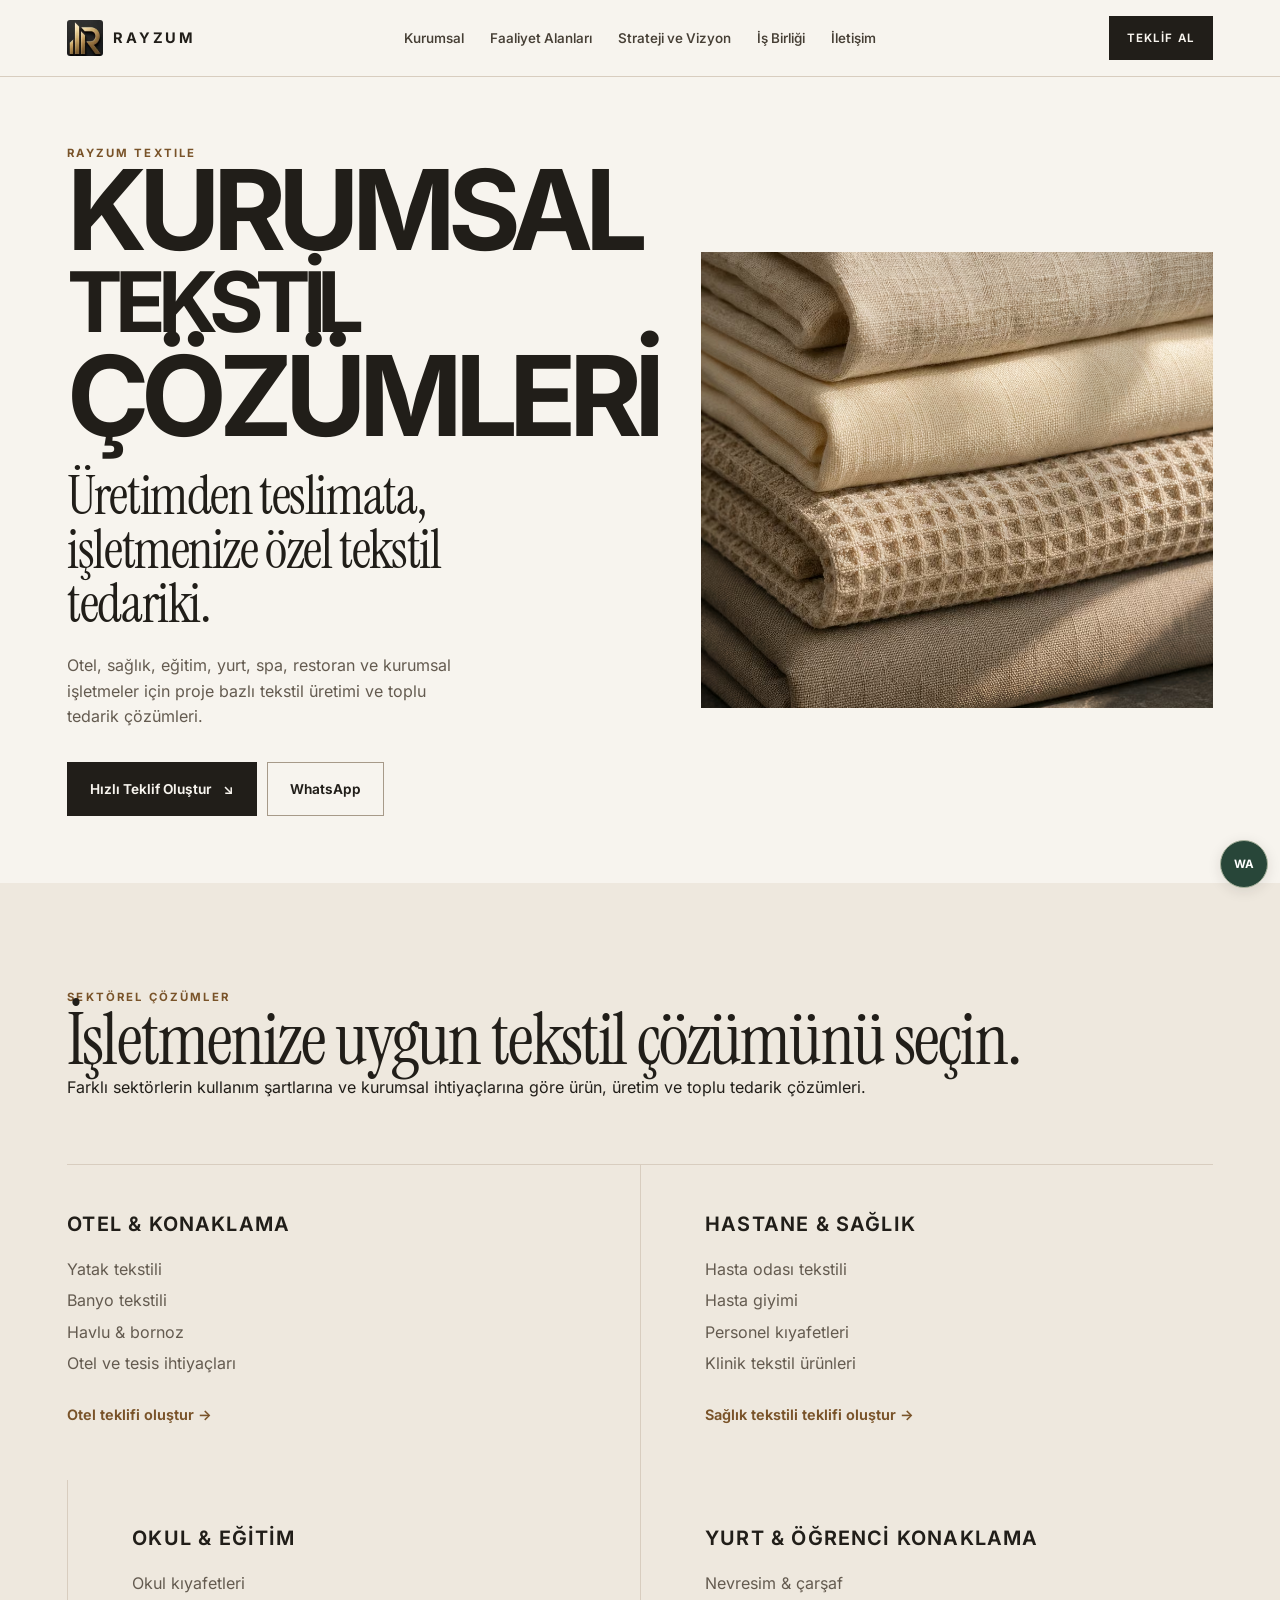
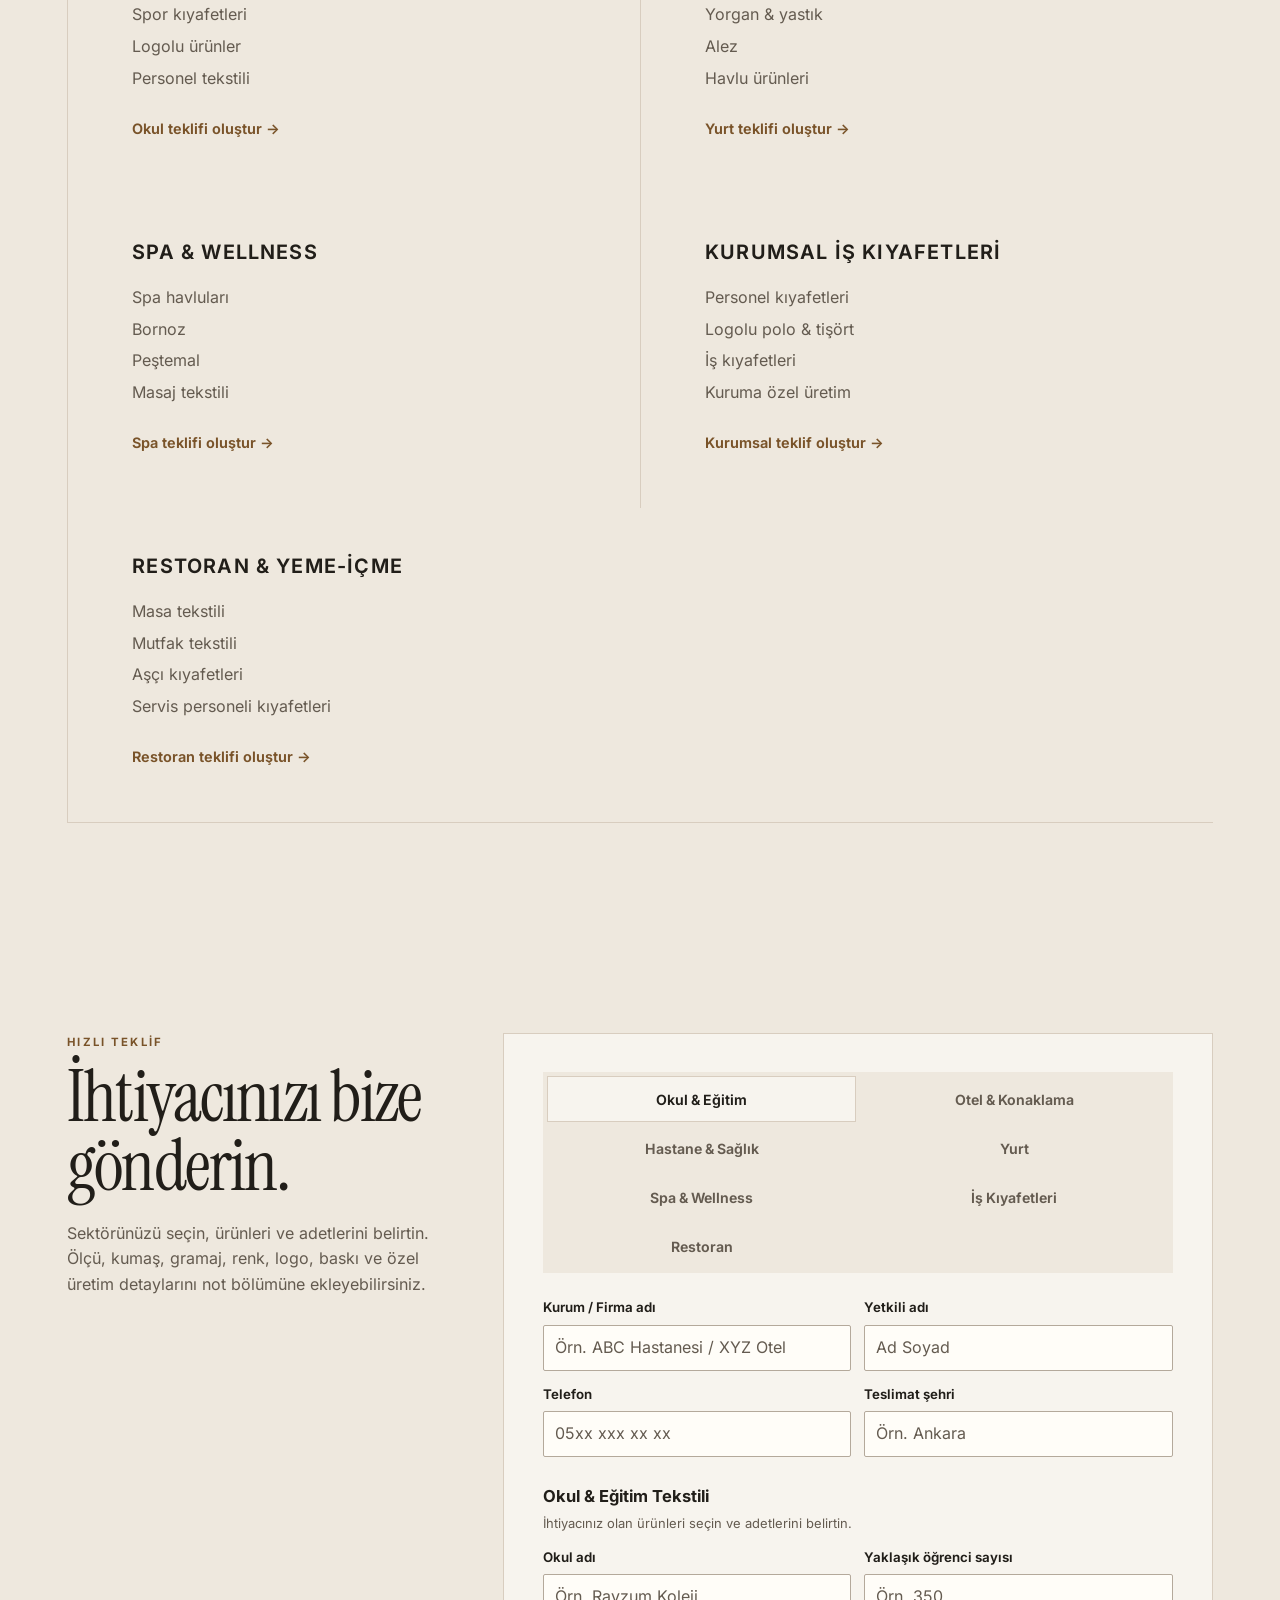
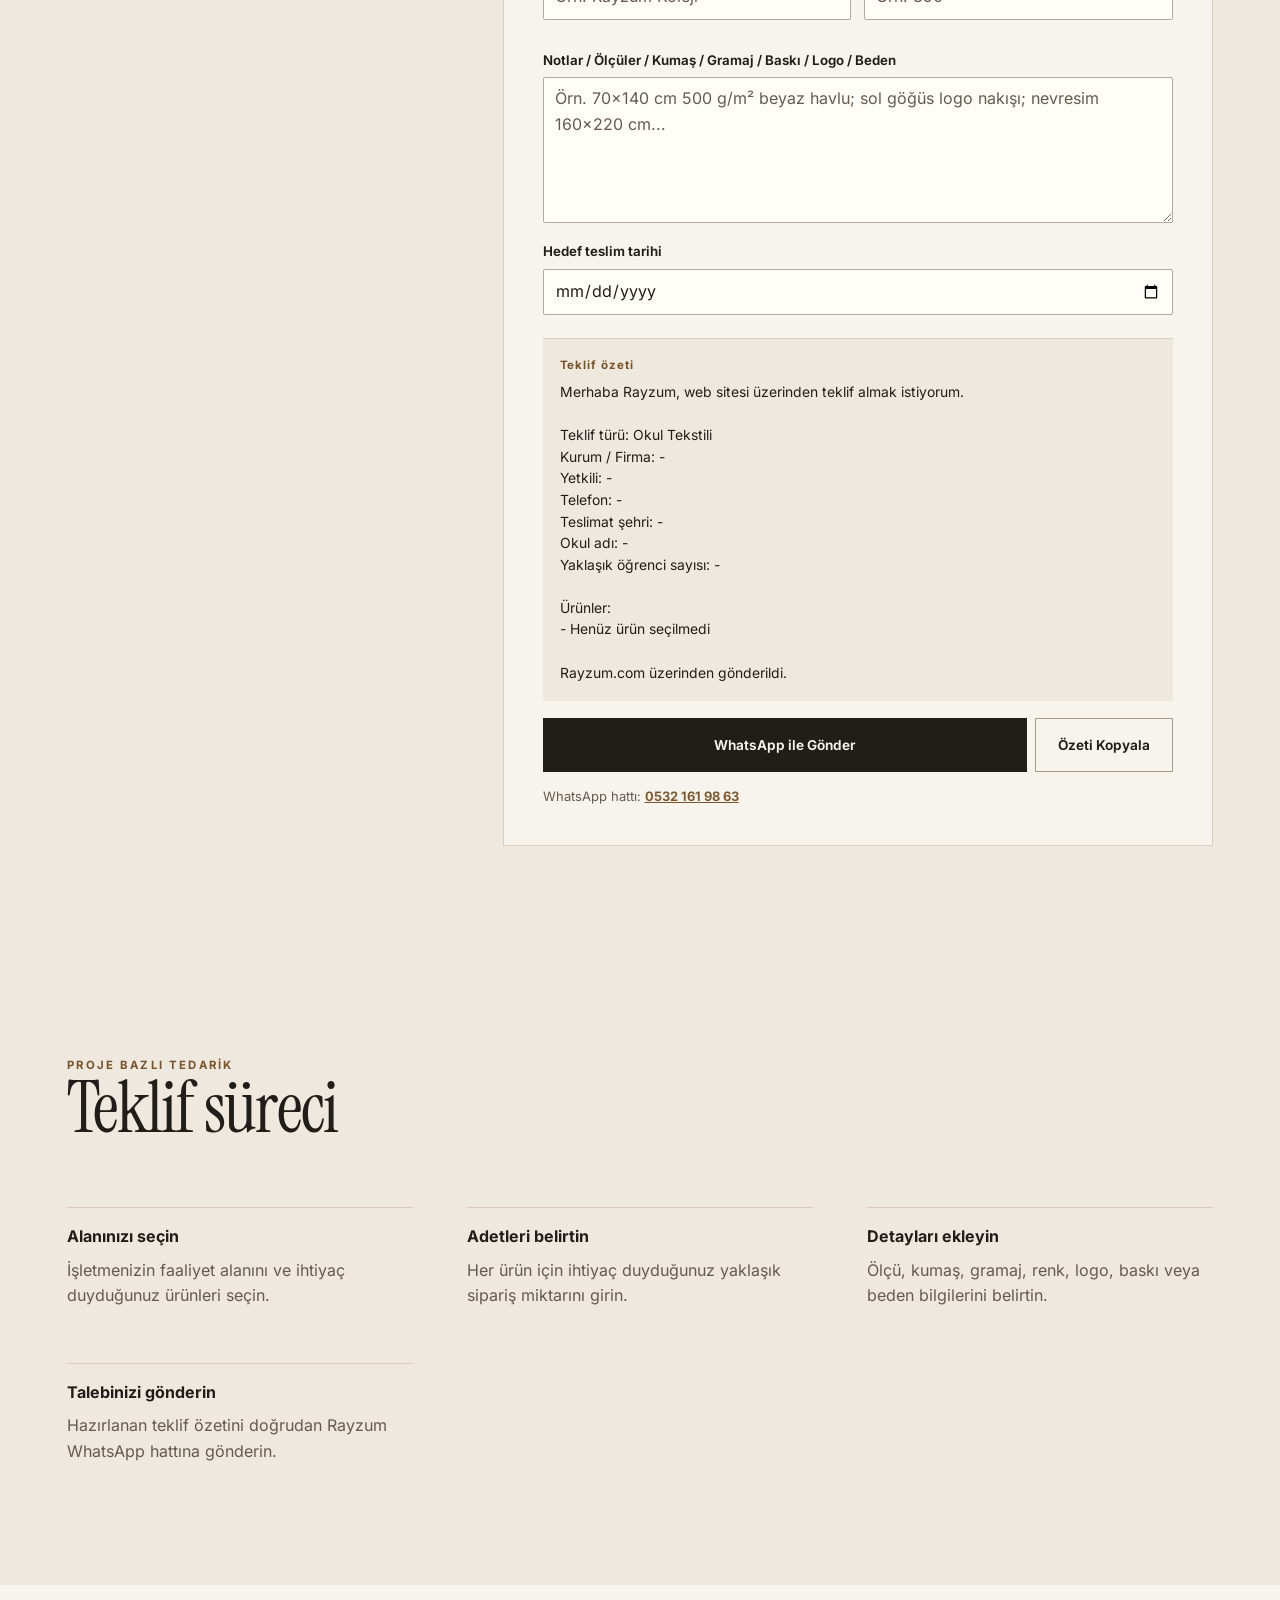
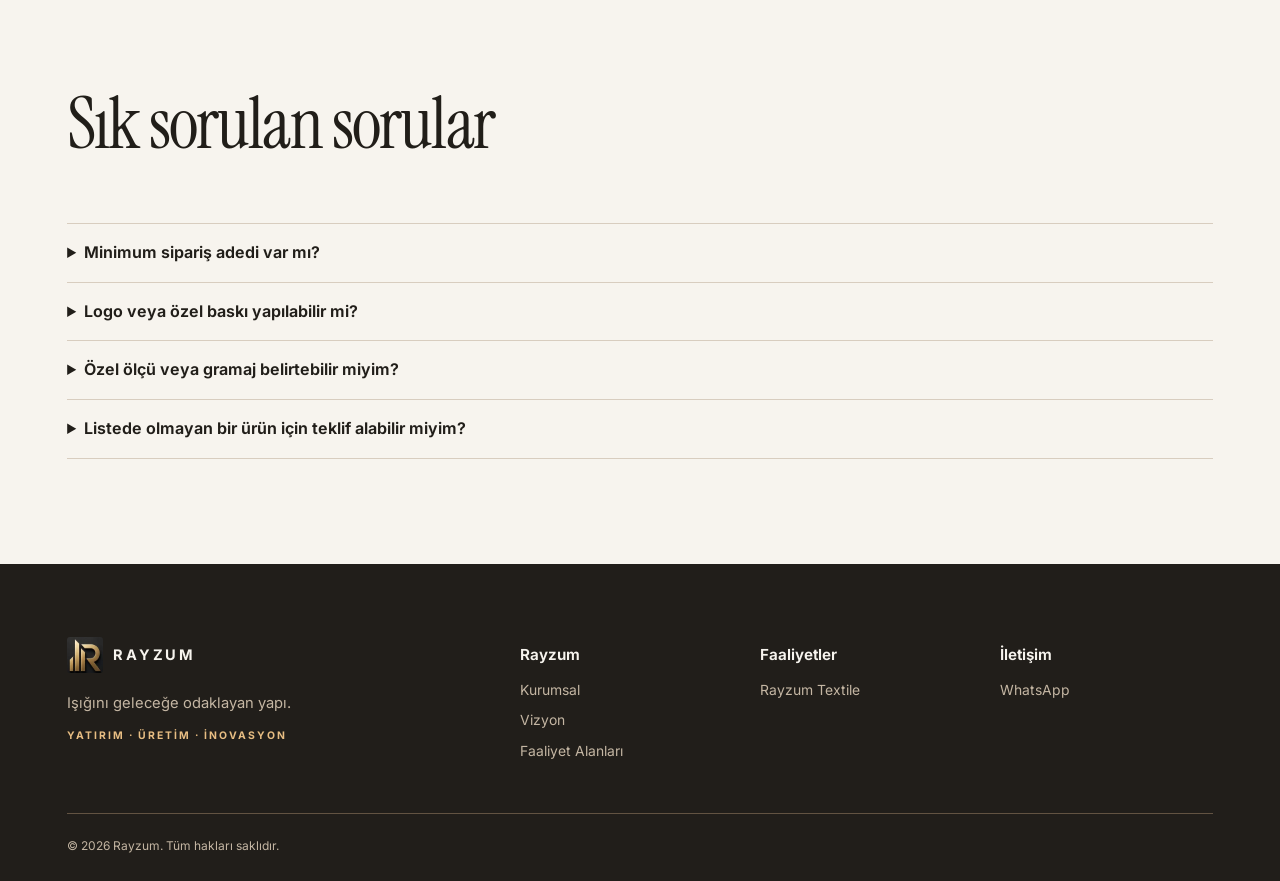
==== commit 98ef429a: "Rayzum Textile yeni sektör ve teklif sistemi" ====
--- a/textile.html
+++ b/textile.html
@@ -3,376 +3,627 @@
 <head>
   <meta charset="utf-8">
   <meta name="viewport" content="width=device-width, initial-scale=1">
+
   <title>Rayzum Textile | Kurumsal Tekstil Çözümleri</title>
-  <meta name="description" content="Okul, otel, yurt ve kurumsal işletmeler için tekstil üretimi ve toplu tedarik çözümleri.">
+  <meta name="description" content="Otel, hastane, okul, yurt, spa, restoran ve kurumsal işletmeler için tekstil üretimi ve toplu tedarik çözümleri.">
   <meta name="theme-color" content="#f7f4ee">
+
   <link rel="canonical" href="https://www.rayzum.com/textile">
   <link rel="icon" href="/assets/rayzum-icon.png" type="image/png">
+
   <meta property="og:title" content="Rayzum Textile | Kurumsal Tekstil Çözümleri">
-  <meta property="og:description" content="Okul, otel, yurt ve kurumsal işletmeler için tekstil üretimi ve toplu tedarik çözümleri.">
+  <meta property="og:description" content="Kurumsal işletmeler için sektörel tekstil üretimi ve toplu tedarik çözümleri.">
   <meta property="og:type" content="website">
   <meta property="og:site_name" content="Rayzum">
   <meta property="og:locale" content="tr_TR">
   <meta property="og:url" content="https://www.rayzum.com/textile">
   <meta property="og:image" content="https://www.rayzum.com/assets/textile-og.jpg">
-  <meta property="og:image:width" content="1200">
-  <meta property="og:image:height" content="630">
-  <meta property="og:image:alt" content="Rayzum Textile. Kurumsal tekstilde üretimden teslimata.">
+
   <link rel="stylesheet" href="/styles.css">
   <link rel="stylesheet" href="/quote.css">
+
   <script src="/site.js" defer></script>
   <script src="/script.js" defer></script>
 </head>
+
 <body class="textile">
-  <a class="skip-link" href="#top">İçeriğe geç</a>
-  <header class="site-header">
-    <div class="container header-layout">
-      <a class="brand" href="/" aria-label="Rayzum ana sayfa">
-        <img src="/assets/rayzum-mark.webp" width="36" height="36" alt="">
-        <span>RAYZUM</span>
-      </a>
-      <nav class="site-nav" id="main-menu" aria-label="Ana menü">
-        <a href="/#hakkimizda">Kurumsal</a>
-        <a href="/#faaliyet-alanlari">Faaliyet Alanları</a>
-        <a href="/#vizyon">Strateji ve Vizyon</a>
-        <a href="/#is-birligi">İş Birliği</a>
-        <a href="#iletisim">İletişim</a>
-      </nav>
-      <div class="header-actions">
-        <a class="button button-small" href="#teklif">TEKLİF AL</a>
-        <button class="menu-toggle" type="button" aria-controls="main-menu" aria-expanded="false" hidden>Menü</button>
-      </div>
-    </div>
-  </header>
-
-
-  <main id="top" tabindex="-1">
-    <section class="hero textile-hero container" aria-labelledby="textile-title">
-      <div class="hero-copy">
-        <h1 id="textile-title" class="hero-wordmark">RAYZUM <span>TEXTILE</span></h1>
-        <p class="hero-slogan">Kurumsal tekstilde üretimden teslimata.</p>
-        <p class="hero-intro">Okullar, oteller, yurtlar ve kurumsal işletmeler için toplu tekstil üretimi ve tedariki.</p>
-        <div class="hero-actions">
-          <a class="button" href="#teklif">Hızlı Teklif Oluştur <span aria-hidden="true">↘</span></a>
-          <a class="button button-outline" href="https://wa.me/905321619863" target="_blank" rel="noopener">WhatsApp</a>
+
+<a class="skip-link" href="#top">İçeriğe geç</a>
+
+<header class="site-header">
+  <div class="container header-layout">
+
+    <a class="brand" href="/" aria-label="Rayzum ana sayfa">
+      <img src="/assets/rayzum-mark.webp" width="36" height="36" alt="">
+      <span>RAYZUM</span>
+    </a>
+
+    <nav class="site-nav" id="main-menu" aria-label="Ana menü">
+      <a href="/#hakkimizda">Kurumsal</a>
+      <a href="/#faaliyet-alanlari">Faaliyet Alanları</a>
+      <a href="/#vizyon">Strateji ve Vizyon</a>
+      <a href="/#is-birligi">İş Birliği</a>
+      <a href="#iletisim">İletişim</a>
+    </nav>
+
+    <div class="header-actions">
+      <a class="button button-small" href="#teklif">TEKLİF AL</a>
+      <button class="menu-toggle" type="button" aria-controls="main-menu" aria-expanded="false" hidden>Menü</button>
+    </div>
+
+  </div>
+</header>
+
+
+<main id="top" tabindex="-1">
+
+  <!-- HERO -->
+
+  <section class="hero textile-hero container" aria-labelledby="textile-title">
+
+    <div class="hero-copy">
+
+      <div class="eyebrow">RAYZUM TEXTILE</div>
+
+      <h1 id="textile-title" class="hero-wordmark">
+        KURUMSAL <span>TEKSTİL</span> ÇÖZÜMLERİ
+      </h1>
+
+      <p class="hero-slogan">
+        Üretimden teslimata, işletmenize özel tekstil tedariki.
+      </p>
+
+      <p class="hero-intro">
+        Otel, sağlık, eğitim, yurt, spa, restoran ve kurumsal işletmeler için
+        proje bazlı tekstil üretimi ve toplu tedarik çözümleri.
+      </p>
+
+      <div class="hero-actions">
+        <a class="button" href="#teklif">
+          Hızlı Teklif Oluştur <span aria-hidden="true">↘</span>
+        </a>
+
+        <a class="button button-outline"
+           href="https://wa.me/905321619863"
+           target="_blank"
+           rel="noopener">
+          WhatsApp
+        </a>
+      </div>
+
+    </div>
+
+    <div class="hero-visual">
+      <picture>
+        <source
+          type="image/avif"
+          srcset="/assets/textile-560.avif 560w, /assets/textile-960.avif 960w">
+
+        <img
+          src="/assets/textile-960.webp"
+          srcset="/assets/textile-560.webp 560w, /assets/textile-960.webp 960w"
+          width="960"
+          height="1200"
+          fetchpriority="high"
+          alt="Rayzum kurumsal tekstil ürünleri">
+      </picture>
+    </div>
+
+  </section>
+
+
+  <!-- SEKTÖRLER -->
+
+  <section class="textile-sectors section-space" id="cozumler" aria-labelledby="sectors-title">
+
+    <div class="container">
+
+      <header class="section-heading">
+        <div class="eyebrow">SEKTÖREL ÇÖZÜMLER</div>
+        <h2 id="sectors-title">İşletmenize uygun tekstil çözümünü seçin.</h2>
+        <p>
+          Farklı sektörlerin kullanım şartlarına ve kurumsal ihtiyaçlarına
+          göre ürün, üretim ve toplu tedarik çözümleri.
+        </p>
+      </header>
+
+
+      <div class="sectors-grid">
+
+        <article class="sector">
+          <h3>OTEL & KONAKLAMA</h3>
+          <ul>
+            <li>Yatak tekstili</li>
+            <li>Banyo tekstili</li>
+            <li>Havlu & bornoz</li>
+            <li>Otel ve tesis ihtiyaçları</li>
+          </ul>
+          <a href="#teklif" data-select="hotel" class="text-link">Otel teklifi oluştur →</a>
+        </article>
+
+
+        <article class="sector">
+          <h3>HASTANE & SAĞLIK</h3>
+          <ul>
+            <li>Hasta odası tekstili</li>
+            <li>Hasta giyimi</li>
+            <li>Personel kıyafetleri</li>
+            <li>Klinik tekstil ürünleri</li>
+          </ul>
+          <a href="#teklif" data-select="health" class="text-link">Sağlık tekstili teklifi oluştur →</a>
+        </article>
+
+
+        <article class="sector">
+          <h3>OKUL & EĞİTİM</h3>
+          <ul>
+            <li>Okul kıyafetleri</li>
+            <li>Spor kıyafetleri</li>
+            <li>Logolu ürünler</li>
+            <li>Personel tekstili</li>
+          </ul>
+          <a href="#teklif" data-select="school" class="text-link">Okul teklifi oluştur →</a>
+        </article>
+
+
+        <article class="sector">
+          <h3>YURT & ÖĞRENCİ KONAKLAMA</h3>
+          <ul>
+            <li>Nevresim & çarşaf</li>
+            <li>Yorgan & yastık</li>
+            <li>Alez</li>
+            <li>Havlu ürünleri</li>
+          </ul>
+          <a href="#teklif" data-select="dorm" class="text-link">Yurt teklifi oluştur →</a>
+        </article>
+
+
+        <article class="sector">
+          <h3>SPA & WELLNESS</h3>
+          <ul>
+            <li>Spa havluları</li>
+            <li>Bornoz</li>
+            <li>Peştemal</li>
+            <li>Masaj tekstili</li>
+          </ul>
+          <a href="#teklif" data-select="spa" class="text-link">Spa teklifi oluştur →</a>
+        </article>
+
+
+        <article class="sector">
+          <h3>KURUMSAL İŞ KIYAFETLERİ</h3>
+          <ul>
+            <li>Personel kıyafetleri</li>
+            <li>Logolu polo & tişört</li>
+            <li>İş kıyafetleri</li>
+            <li>Kuruma özel üretim</li>
+          </ul>
+          <a href="#teklif" data-select="corporate" class="text-link">Kurumsal teklif oluştur →</a>
+        </article>
+
+
+        <article class="sector">
+          <h3>RESTORAN & YEME-İÇME</h3>
+          <ul>
+            <li>Masa tekstili</li>
+            <li>Mutfak tekstili</li>
+            <li>Aşçı kıyafetleri</li>
+            <li>Servis personeli kıyafetleri</li>
+          </ul>
+          <a href="#teklif" data-select="restaurant" class="text-link">Restoran teklifi oluştur →</a>
+        </article>
+
+      </div>
+    </div>
+  </section>
+
+
+  <!-- TEKLİF -->
+
+  <section class="quote-section section-space" id="teklif" aria-labelledby="quote-title">
+
+    <div class="container quote-layout">
+
+      <div class="quote-intro">
+
+        <div class="eyebrow">HIZLI TEKLİF</div>
+
+        <h2 id="quote-title">İhtiyacınızı bize gönderin.</h2>
+
+        <p>
+          Sektörünüzü seçin, ürünleri ve adetlerini belirtin.
+          Ölçü, kumaş, gramaj, renk, logo, baskı ve özel üretim
+          detaylarını not bölümüne ekleyebilirsiniz.
+        </p>
+
+      </div>
+
+
+      <div class="quote-box">
+
+        <!-- KATEGORİLER -->
+
+        <div class="segmented quote-category-selector" role="group" aria-label="Teklif türü">
+
+          <button class="segment active" type="button" data-type="school" aria-pressed="true">
+            Okul & Eğitim
+          </button>
+
+          <button class="segment" type="button" data-type="hotel" aria-pressed="false">
+            Otel & Konaklama
+          </button>
+
+          <button class="segment" type="button" data-type="health" aria-pressed="false">
+            Hastane & Sağlık
+          </button>
+
+          <button class="segment" type="button" data-type="dorm" aria-pressed="false">
+            Yurt
+          </button>
+
+          <button class="segment" type="button" data-type="spa" aria-pressed="false">
+            Spa & Wellness
+          </button>
+
+          <button class="segment" type="button" data-type="corporate" aria-pressed="false">
+            İş Kıyafetleri
+          </button>
+
+          <button class="segment" type="button" data-type="restaurant" aria-pressed="false">
+            Restoran
+          </button>
+
         </div>
-      </div>
-      <div class="hero-visual">
-        <picture>
-          <source type="image/avif" srcset="/assets/textile-560.avif 560w, /assets/textile-960.avif 960w"
-            sizes="(max-width: 767px) calc(100vw - 40px), (max-width: 1439px) 42vw, 660px">
-          <img src="/assets/textile-960.webp" srcset="/assets/textile-560.webp 560w, /assets/textile-960.webp 960w"
-            sizes="(max-width: 767px) calc(100vw - 40px), (max-width: 1439px) 42vw, 660px"
-            width="960" height="1200" fetchpriority="high" alt="Katlanmış pamuklu nevresim, havlu ve kumaşlar">
-        </picture>
-      </div>
-    </section>
-
-    <section class="textile-sectors section-space" id="cozumler" aria-labelledby="sectors-title">
-      <div class="container">
-        <header class="section-heading">
-          <h2 id="sectors-title">Hizmet verdiğimiz sektörler</h2>
-        </header>
-        <div class="sectors-grid">
-          <article class="sector" id="okul">
-            <h3 lang="en">EDUCATION</h3>
-            <ul>
-              <li>Okullar</li>
-              <li>Kolejler</li>
-              <li>Üniversiteler</li>
-              <li>Öğrenci yurtları</li>
-            </ul>
-            <a href="#teklif" data-select="school" class="text-link">Okul teklifi oluştur <span aria-hidden="true">→</span></a>
-          </article>
-          <article class="sector" id="otel">
-            <h3 lang="en">HOSPITALITY</h3>
-            <ul>
-              <li>Oteller</li>
-              <li>Yurtlar</li>
-              <li>Konaklama tesisleri</li>
-              <li>Spa ve kurumsal tesisler</li>
-            </ul>
-            <a href="#teklif" data-select="hotel" class="text-link">Otel / yurt teklifi oluştur <span aria-hidden="true">→</span></a>
-          </article>
-        </div>
-      </div>
-    </section>
-
-    <section class="textile-products section-space" aria-labelledby="products-title">
-      <div class="container catalog-layout">
-        <h2 id="products-title">Ürün grupları</h2>
-        <div class="catalog-columns">
-          <div>
-            <h3>Konaklama tekstili</h3>
-            <ul>
-              <li>Nevresim</li>
-              <li>Çarşaf</li>
-              <li>Yastık Kılıfı</li>
-              <li>Pike</li>
-              <li>Havlu</li>
-              <li>Bornoz</li>
-              <li>Alez</li>
-            </ul>
-          </div>
-          <div>
-            <h3>Okul kıyafetleri</h3>
-            <ul>
-              <li>Okul Tişörtleri</li>
-              <li>Polo Yaka</li>
-              <li>Sweatshirt</li>
-              <li>Pantolon</li>
-              <li>Eşofman</li>
-            </ul>
-          </div>
-        </div>
-      </div>
-    </section>
-
-    <section class="quote-section section-space" id="teklif" aria-labelledby="quote-title">
-      <div class="container quote-layout">
-        <div class="quote-intro">
-          <div class="eyebrow">HIZLI TEKLİF</div>
-          <h2 id="quote-title">İhtiyacını bize gönder.</h2>
-          <p>Ürün, adet ve teslimat bilgilerini gir. “WhatsApp ile Gönder” seçeneği teklif özetini Rayzum hattında hazır açar. Listede yer almayan ürünleri not alanına ekleyebilirsin.</p>
-        </div>
-
-        <div class="quote-box">
-          <div class="segmented" role="group" aria-label="Teklif türü">
-            <button class="segment active" type="button" data-type="school" aria-pressed="true" aria-controls="schoolFields">Okul Tekstili</button>
-            <button class="segment" type="button" data-type="hotel" aria-pressed="false" aria-controls="hotelFields">Otel & Yurt</button>
-          </div>
-
-          <form id="quoteForm">
-            <input type="hidden" id="quoteType" value="school" />
+
+
+        <form id="quoteForm">
+
+          <input type="hidden" id="quoteType" value="school">
+
+
+          <!-- MÜŞTERİ -->
+
+          <div class="form-grid">
+
+            <label>
+              Kurum / Firma adı
+              <input id="company" autocomplete="organization" required
+                     placeholder="Örn. ABC Hastanesi / XYZ Otel">
+            </label>
+
+            <label>
+              Yetkili adı
+              <input id="contactName" autocomplete="name" required placeholder="Ad Soyad">
+            </label>
+
+            <label>
+              Telefon
+              <input id="phone" type="tel" autocomplete="tel" placeholder="05xx xxx xx xx">
+            </label>
+
+            <label>
+              Teslimat şehri
+              <input id="city" placeholder="Örn. Ankara">
+            </label>
+
+          </div>
+
+
+          <!-- OKUL -->
+
+          <div class="quote-panel" id="schoolFields" data-panel="school">
+
+            <div class="subhead">
+              <h3>Okul & Eğitim Tekstili</h3>
+              <p>İhtiyacınız olan ürünleri seçin ve adetlerini belirtin.</p>
+            </div>
 
             <div class="form-grid">
               <label>
-                Kurum / Firma adı
-                <input id="company" autocomplete="organization" required placeholder="Örn. ABC Koleji / XYZ Otel" />
+                Okul adı
+                <input id="schoolName" placeholder="Örn. Rayzum Koleji">
               </label>
+
               <label>
-                Yetkili adı
-                <input id="contactName" autocomplete="name" required placeholder="Ad Soyad" />
+                Yaklaşık öğrenci sayısı
+                <input id="studentCount" type="number" inputmode="numeric" min="1" placeholder="Örn. 350">
               </label>
-              <label>
-                Telefon
-                <input id="phone" type="tel" autocomplete="tel" placeholder="05xx xxx xx xx" />
-              </label>
-              <label>
-                Teslimat şehri
-                <input id="city" placeholder="Örn. Ankara" />
-              </label>
-            </div>
-
-            <div id="schoolFields">
-              <div class="subhead">
-                <h3>Okul sipariş bilgileri</h3>
-                <p>İstersen yaklaşık öğrenci sayısını ve beden/baskı notlarını da ekleyebilirsin.</p>
-              </div>
-              <div class="form-grid">
-                <label>
-                  Okul adı
-                  <input id="schoolName" placeholder="Örn. Rayzum Koleji" />
-                </label>
-                <label>
-                  Yaklaşık öğrenci sayısı
-                  <input id="studentCount" type="number" inputmode="numeric" min="1" placeholder="Örn. 350" />
-                </label>
-              </div>
-              <div class="product-grid">
-                <div class="product">
-                  <label class="product-choice">
-                    <input type="checkbox" value="Polo / Tişört" data-group="school">
-                    <span>Polo / Tişört</span>
-                  </label>
-                  <input class="qty" data-product="Polo / Tişört" type="number" inputmode="numeric" min="1"
-                    aria-label="Polo / Tişört adedi" placeholder="Adet">
-                </div>
-                <div class="product">
-                  <label class="product-choice">
-                    <input type="checkbox" value="Pantolon" data-group="school">
-                    <span>Pantolon</span>
-                  </label>
-                  <input class="qty" data-product="Pantolon" type="number" inputmode="numeric" min="1"
-                    aria-label="Pantolon adedi" placeholder="Adet">
-                </div>
-                <div class="product">
-                  <label class="product-choice">
-                    <input type="checkbox" value="Etek" data-group="school">
-                    <span>Etek</span>
-                  </label>
-                  <input class="qty" data-product="Etek" type="number" inputmode="numeric" min="1"
-                    aria-label="Etek adedi" placeholder="Adet">
-                </div>
-                <div class="product">
-                  <label class="product-choice">
-                    <input type="checkbox" value="Sweatshirt" data-group="school">
-                    <span>Sweatshirt</span>
-                  </label>
-                  <input class="qty" data-product="Sweatshirt" type="number" inputmode="numeric" min="1"
-                    aria-label="Sweatshirt adedi" placeholder="Adet">
-                </div>
-                <div class="product">
-                  <label class="product-choice">
-                    <input type="checkbox" value="Eşofman" data-group="school">
-                    <span>Eşofman</span>
-                  </label>
-                  <input class="qty" data-product="Eşofman" type="number" inputmode="numeric" min="1"
-                    aria-label="Eşofman adedi" placeholder="Adet">
-                </div>
-              </div>
-            </div>
-
-            <div id="hotelFields" hidden>
-              <div class="subhead">
-                <h3>Otel / yurt sipariş bilgileri</h3>
-                <p>Ölçü, kumaş veya gramaj gibi detayları not bölümüne yazabilirsin.</p>
-              </div>
-              <div class="product-grid">
-                <div class="product">
-                  <label class="product-choice">
-                    <input type="checkbox" value="Çarşaf" data-group="hotel" disabled>
-                    <span>Çarşaf</span>
-                  </label>
-                  <input class="qty" data-product="Çarşaf" type="number" inputmode="numeric" min="1"
-                    aria-label="Çarşaf adedi" placeholder="Adet" disabled>
-                </div>
-                <div class="product">
-                  <label class="product-choice">
-                    <input type="checkbox" value="Nevresim" data-group="hotel" disabled>
-                    <span>Nevresim</span>
-                  </label>
-                  <input class="qty" data-product="Nevresim" type="number" inputmode="numeric" min="1"
-                    aria-label="Nevresim adedi" placeholder="Adet" disabled>
-                </div>
-                <div class="product">
-                  <label class="product-choice">
-                    <input type="checkbox" value="Yastık kılıfı" data-group="hotel" disabled>
-                    <span>Yastık kılıfı</span>
-                  </label>
-                  <input class="qty" data-product="Yastık kılıfı" type="number" inputmode="numeric" min="1"
-                    aria-label="Yastık kılıfı adedi" placeholder="Adet" disabled>
-                </div>
-                <div class="product">
-                  <label class="product-choice">
-                    <input type="checkbox" value="Banyo havlusu" data-group="hotel" disabled>
-                    <span>Banyo havlusu</span>
-                  </label>
-                  <input class="qty" data-product="Banyo havlusu" type="number" inputmode="numeric" min="1"
-                    aria-label="Banyo havlusu adedi" placeholder="Adet" disabled>
-                </div>
-                <div class="product">
-                  <label class="product-choice">
-                    <input type="checkbox" value="El havlusu" data-group="hotel" disabled>
-                    <span>El havlusu</span>
-                  </label>
-                  <input class="qty" data-product="El havlusu" type="number" inputmode="numeric" min="1"
-                    aria-label="El havlusu adedi" placeholder="Adet" disabled>
-                </div>
-                <div class="product">
-                  <label class="product-choice">
-                    <input type="checkbox" value="Ayak havlusu" data-group="hotel" disabled>
-                    <span>Ayak havlusu</span>
-                  </label>
-                  <input class="qty" data-product="Ayak havlusu" type="number" inputmode="numeric" min="1"
-                    aria-label="Ayak havlusu adedi" placeholder="Adet" disabled>
-                </div>
-                <div class="product">
-                  <label class="product-choice">
-                    <input type="checkbox" value="Bornoz" data-group="hotel" disabled>
-                    <span>Bornoz</span>
-                  </label>
-                  <input class="qty" data-product="Bornoz" type="number" inputmode="numeric" min="1"
-                    aria-label="Bornoz adedi" placeholder="Adet" disabled>
-                </div>
-              </div>
-            </div>
-
-            <label class="wide">
-              Notlar / Ölçüler / Baskı / Beden dağılımı
-              <textarea id="notes" rows="5" placeholder="Örn. lacivert polo, sol göğüs okul logosu; nevresim 160x220; teslimat 3 hafta içinde..."></textarea>
-            </label>
-
-            <label class="wide">
-              Hedef teslim tarihi
-              <input id="deliveryDate" type="date" />
-            </label>
-
-            <div class="preview" id="messagePreview">
-              <div class="preview-title">Teklif özeti</div>
-              <pre id="previewText">Bilgileri doldurmaya başladığında teklif özeti burada görünecek.</pre>
-            </div>
-
-            <div class="form-actions">
-              <button class="button" type="submit">WhatsApp ile Gönder</button>
-              <button class="button button-outline" type="button" id="copyBtn">Özeti Kopyala</button>
-            </div>
-
-            <p class="form-note">WhatsApp hattı: <a href="tel:+905321619863">0532 161 98 63</a></p>
-          </form>
-        </div>
-      </div>
-    </section>
-
-    <section class="faq section-space" aria-labelledby="faq-title">
-      <div class="container">
-        <header class="section-heading">
-          <h2 id="faq-title">Sık sorulan sorular</h2>
-        </header>
-        <details><summary>Minimum sipariş adedi var mı?</summary><p>Ürün ve üretim tipine göre değişebilir. Adedi teklif formunda belirt; uygun üretim seçeneği buna göre değerlendirilir.</p></details>
-        <details><summary>Okul logosu veya özel baskı yapılabilir mi?</summary><p>Evet. Logo, baskı konumu, renk ve beden dağılımını not alanına ekleyebilirsin.</p></details>
-        <details><summary>Otel tekstilinde farklı ölçüler yazabilir miyim?</summary><p>Evet. Çarşaf, nevresim, havlu ve diğer ürünlerde ölçü/gramaj detaylarını not bölümüne ekleyebilirsin.</p></details>
-      </div>
-    </section>
-
-    <section class="textile-process section-space" id="neden" aria-labelledby="process-title">
-      <div class="container">
-        <header class="section-heading">
-          <h2 id="process-title">Teklif süreci</h2>
-        </header>
-        <ol class="process-grid">
-          <li><h3>İhtiyacını seç</h3><p>Kurum türünü ve teklif almak istediğin ürünleri belirt.</p></li>
-          <li><h3>Detayları gir</h3><p>Adet, ölçü, beden, baskı ve teslimat bilgilerini ekle.</p></li>
-          <li><h3>Talebini ilet</h3><p>Teklif özetini WhatsApp üzerinden Rayzum’a gönder.</p></li>
-        </ol>
-      </div>
-    </section>
-
-  </main>
-
-  <footer class="site-footer" id="iletisim">
+            </div>
+
+            <div class="product-grid" data-products="school"></div>
+
+          </div>
+
+
+          <!-- OTEL -->
+
+          <div class="quote-panel" id="hotelFields" data-panel="hotel" hidden>
+
+            <div class="subhead">
+              <h3>Otel & Konaklama Tekstili</h3>
+              <p>Oda, banyo ve tesis tekstili ihtiyaçlarınızı seçin.</p>
+            </div>
+
+            <div class="product-grid" data-products="hotel"></div>
+
+          </div>
+
+
+          <!-- HASTANE -->
+
+          <div class="quote-panel" id="healthFields" data-panel="health" hidden>
+
+            <div class="subhead">
+              <h3>Hastane & Sağlık Tekstili</h3>
+              <p>Hasta odası, klinik ve personel tekstili ihtiyaçlarınızı seçin.</p>
+            </div>
+
+            <div class="product-grid" data-products="health"></div>
+
+          </div>
+
+
+          <!-- YURT -->
+
+          <div class="quote-panel" id="dormFields" data-panel="dorm" hidden>
+
+            <div class="subhead">
+              <h3>Yurt & Öğrenci Konaklama</h3>
+              <p>Yatak ve konaklama tekstili ihtiyaçlarınızı seçin.</p>
+            </div>
+
+            <div class="product-grid" data-products="dorm"></div>
+
+          </div>
+
+
+          <!-- SPA -->
+
+          <div class="quote-panel" id="spaFields" data-panel="spa" hidden>
+
+            <div class="subhead">
+              <h3>Spa & Wellness Tekstili</h3>
+              <p>Spa, hamam, sauna ve wellness ürünlerinizi seçin.</p>
+            </div>
+
+            <div class="product-grid" data-products="spa"></div>
+
+          </div>
+
+
+          <!-- KURUMSAL -->
+
+          <div class="quote-panel" id="corporateFields" data-panel="corporate" hidden>
+
+            <div class="subhead">
+              <h3>Kurumsal İş Kıyafetleri</h3>
+              <p>Personel ve kurumsal giyim ihtiyaçlarınızı seçin.</p>
+            </div>
+
+            <div class="product-grid" data-products="corporate"></div>
+
+          </div>
+
+
+          <!-- RESTORAN -->
+
+          <div class="quote-panel" id="restaurantFields" data-panel="restaurant" hidden>
+
+            <div class="subhead">
+              <h3>Restoran & Yeme-İçme Tekstili</h3>
+              <p>Masa, mutfak ve personel tekstili ihtiyaçlarınızı seçin.</p>
+            </div>
+
+            <div class="product-grid" data-products="restaurant"></div>
+
+          </div>
+
+
+          <label class="wide">
+            Notlar / Ölçüler / Kumaş / Gramaj / Baskı / Logo / Beden
+            <textarea
+              id="notes"
+              rows="5"
+              placeholder="Örn. 70x140 cm 500 g/m² beyaz havlu; sol göğüs logo nakışı; nevresim 160x220 cm..."></textarea>
+          </label>
+
+
+          <label class="wide">
+            Hedef teslim tarihi
+            <input id="deliveryDate" type="date">
+          </label>
+
+
+          <div class="preview" id="messagePreview">
+
+            <div class="preview-title">Teklif özeti</div>
+
+            <pre id="previewText">Bilgileri doldurmaya başladığınızda teklif özeti burada görünecek.</pre>
+
+          </div>
+
+
+          <div class="form-actions">
+
+            <button class="button" type="submit">
+              WhatsApp ile Gönder
+            </button>
+
+            <button class="button button-outline" type="button" id="copyBtn">
+              Özeti Kopyala
+            </button>
+
+          </div>
+
+
+          <p class="form-note">
+            WhatsApp hattı:
+            <a href="tel:+905321619863">0532 161 98 63</a>
+          </p>
+
+        </form>
+
+      </div>
+    </div>
+  </section>
+
+
+  <!-- SÜREÇ -->
+
+  <section class="textile-process section-space" id="neden" aria-labelledby="process-title">
+
     <div class="container">
-      <div class="footer-layout">
-        <div class="footer-brand">
-          <a class="brand" href="/" aria-label="Rayzum ana sayfa">
-            <img src="/assets/rayzum-mark.webp" width="36" height="36" alt="" loading="lazy">
-            <span>RAYZUM</span>
-          </a>
-          <p>Işığını geleceğe odaklayan yapı.</p>
-          <p class="eyebrow">YATIRIM · ÜRETİM · İNOVASYON</p>
-        </div>
-        <div class="footer-group">
-          <h2>Rayzum</h2>
-          <ul>
-            <li><a href="/#hakkimizda">Kurumsal</a></li>
-            <li><a href="/#vizyon">Vizyon</a></li>
-            <li><a href="/#faaliyet-alanlari">Faaliyet Alanları</a></li>
-          </ul>
-        </div>
-        <div class="footer-group">
-          <h2>Faaliyetler</h2>
-          <ul><li><a href="/textile" aria-current="page">Rayzum Textile</a></li></ul>
-        </div>
-        <div class="footer-group">
-          <h2>İletişim</h2>
-          <ul>
-            <li><a href="https://wa.me/905321619863" target="_blank" rel="noopener">WhatsApp</a></li>
-          </ul>
-        </div>
-      </div>
-      <div class="footer-bottom">© 2026 Rayzum. Tüm hakları saklıdır.</div>
-    </div>
-  </footer>
-  <a class="wa-float" href="https://wa.me/905321619863" target="_blank" rel="noopener" aria-label="WhatsApp ile iletişim">WA</a>
+
+      <header class="section-heading">
+        <div class="eyebrow">PROJE BAZLI TEDARİK</div>
+        <h2 id="process-title">Teklif süreci</h2>
+      </header>
+
+
+      <ol class="process-grid">
+
+        <li>
+          <h3>Alanınızı seçin</h3>
+          <p>İşletmenizin faaliyet alanını ve ihtiyaç duyduğunuz ürünleri seçin.</p>
+        </li>
+
+        <li>
+          <h3>Adetleri belirtin</h3>
+          <p>Her ürün için ihtiyaç duyduğunuz yaklaşık sipariş miktarını girin.</p>
+        </li>
+
+        <li>
+          <h3>Detayları ekleyin</h3>
+          <p>Ölçü, kumaş, gramaj, renk, logo, baskı veya beden bilgilerini belirtin.</p>
+        </li>
+
+        <li>
+          <h3>Talebinizi gönderin</h3>
+          <p>Hazırlanan teklif özetini doğrudan Rayzum WhatsApp hattına gönderin.</p>
+        </li>
+
+      </ol>
+
+    </div>
+  </section>
+
+
+  <!-- SSS -->
+
+  <section class="faq section-space" aria-labelledby="faq-title">
+
+    <div class="container">
+
+      <header class="section-heading">
+        <h2 id="faq-title">Sık sorulan sorular</h2>
+      </header>
+
+      <details>
+        <summary>Minimum sipariş adedi var mı?</summary>
+        <p>
+          Minimum sipariş miktarı ürün ve üretim tipine göre değişebilir.
+          Talep edilen adet üzerinden uygun üretim seçeneği değerlendirilir.
+        </p>
+      </details>
+
+      <details>
+        <summary>Logo veya özel baskı yapılabilir mi?</summary>
+        <p>
+          Ürüne ve projeye göre logo, nakış, baskı, özel renk ve kurumsal
+          tasarım seçenekleri değerlendirilebilir.
+        </p>
+      </details>
+
+      <details>
+        <summary>Özel ölçü veya gramaj belirtebilir miyim?</summary>
+        <p>
+          Evet. Ölçü, kumaş, gramaj, renk ve diğer teknik özellikleri
+          teklif formundaki not alanına ekleyebilirsiniz.
+        </p>
+      </details>
+
+      <details>
+        <summary>Listede olmayan bir ürün için teklif alabilir miyim?</summary>
+        <p>
+          Evet. İhtiyacınızı not bölümünde açıklayarak teklif talebine ekleyebilirsiniz.
+        </p>
+      </details>
+
+    </div>
+  </section>
+
+</main>
+
+
+<footer class="site-footer" id="iletisim">
+
+  <div class="container">
+
+    <div class="footer-layout">
+
+      <div class="footer-brand">
+
+        <a class="brand" href="/" aria-label="Rayzum ana sayfa">
+          <img src="/assets/rayzum-mark.webp" width="36" height="36" alt="" loading="lazy">
+          <span>RAYZUM</span>
+        </a>
+
+        <p>Işığını geleceğe odaklayan yapı.</p>
+
+        <p class="eyebrow">YATIRIM · ÜRETİM · İNOVASYON</p>
+
+      </div>
+
+
+      <div class="footer-group">
+        <h2>Rayzum</h2>
+        <ul>
+          <li><a href="/#hakkimizda">Kurumsal</a></li>
+          <li><a href="/#vizyon">Vizyon</a></li>
+          <li><a href="/#faaliyet-alanlari">Faaliyet Alanları</a></li>
+        </ul>
+      </div>
+
+
+      <div class="footer-group">
+        <h2>Faaliyetler</h2>
+        <ul>
+          <li><a href="/textile" aria-current="page">Rayzum Textile</a></li>
+        </ul>
+      </div>
+
+
+      <div class="footer-group">
+        <h2>İletişim</h2>
+        <ul>
+          <li>
+            <a href="https://wa.me/905321619863" target="_blank" rel="noopener">
+              WhatsApp
+            </a>
+          </li>
+        </ul>
+      </div>
+
+    </div>
+
+
+    <div class="footer-bottom">
+      © 2026 Rayzum. Tüm hakları saklıdır.
+    </div>
+
+  </div>
+
+</footer>
+
+
+<a
+  class="wa-float"
+  href="https://wa.me/905321619863"
+  target="_blank"
+  rel="noopener"
+  aria-label="WhatsApp ile iletişim">
+  WA
+</a>
+
 </body>
 </html>
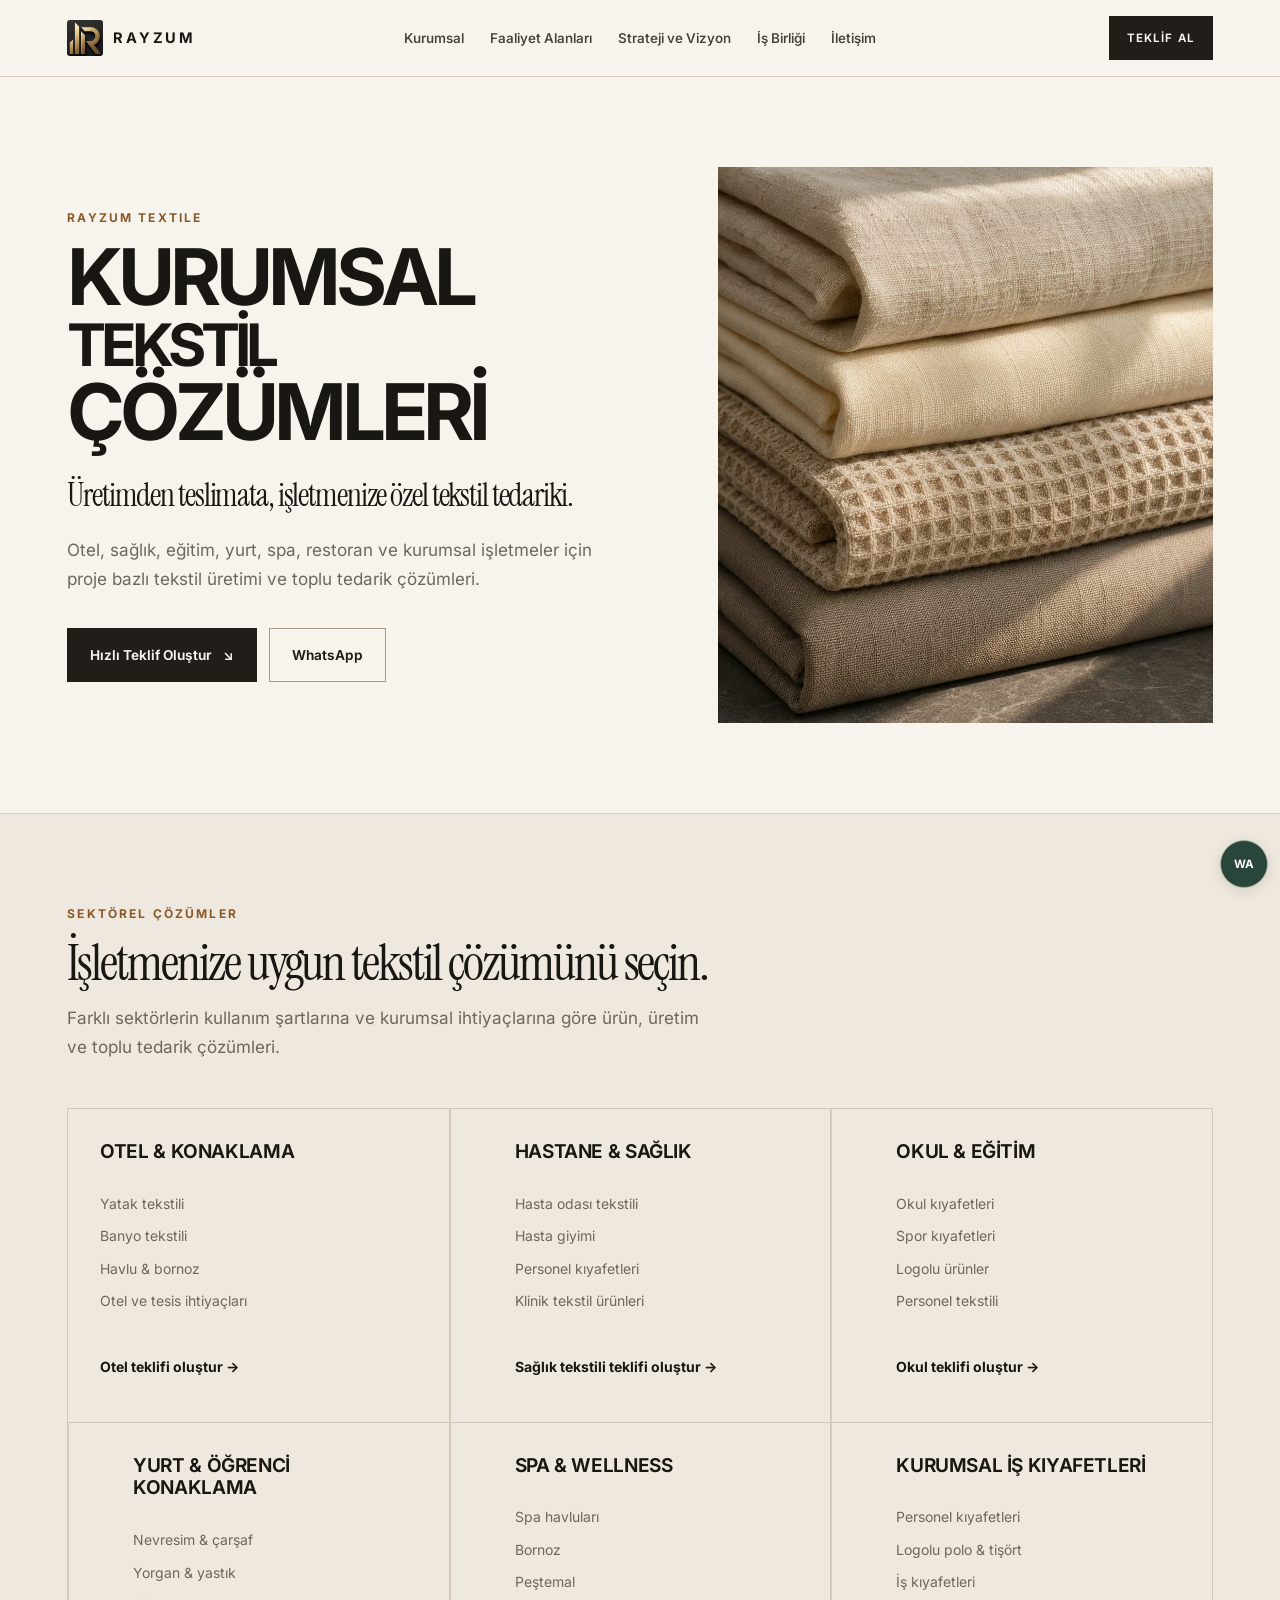
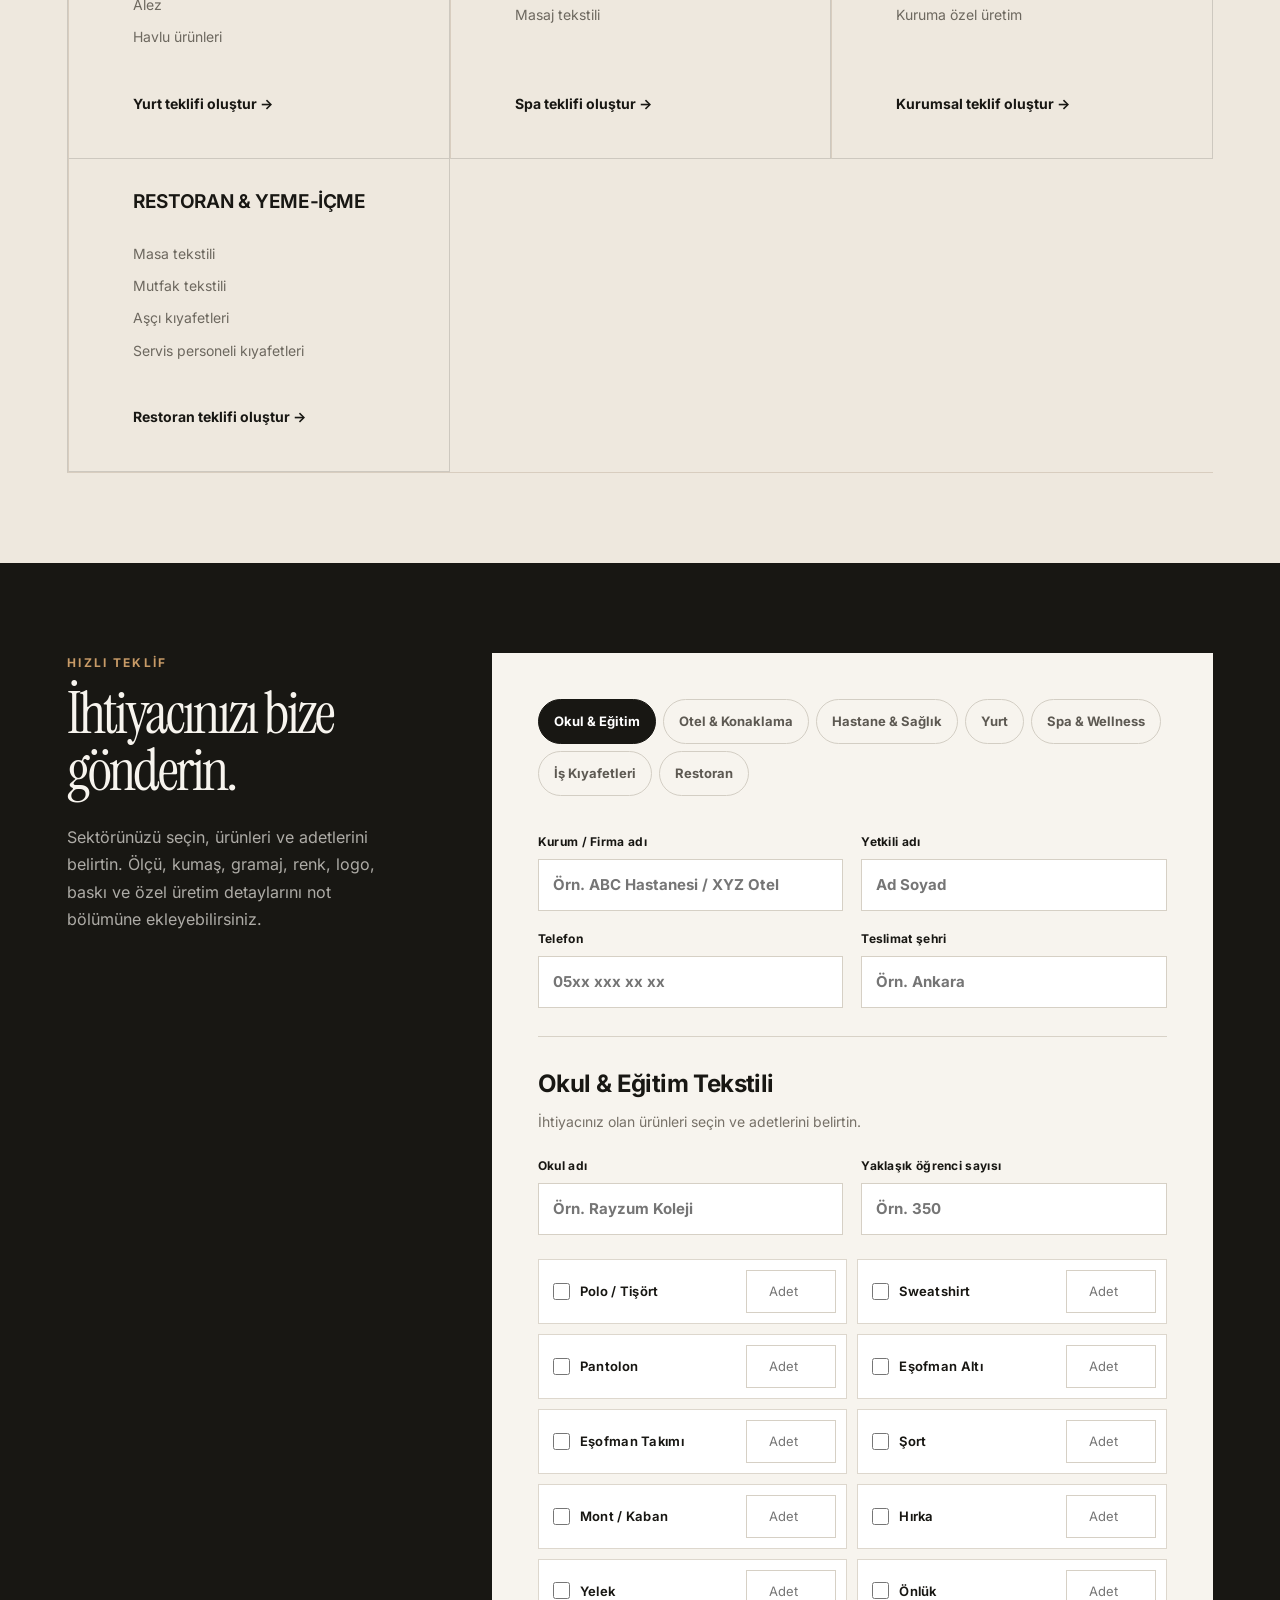
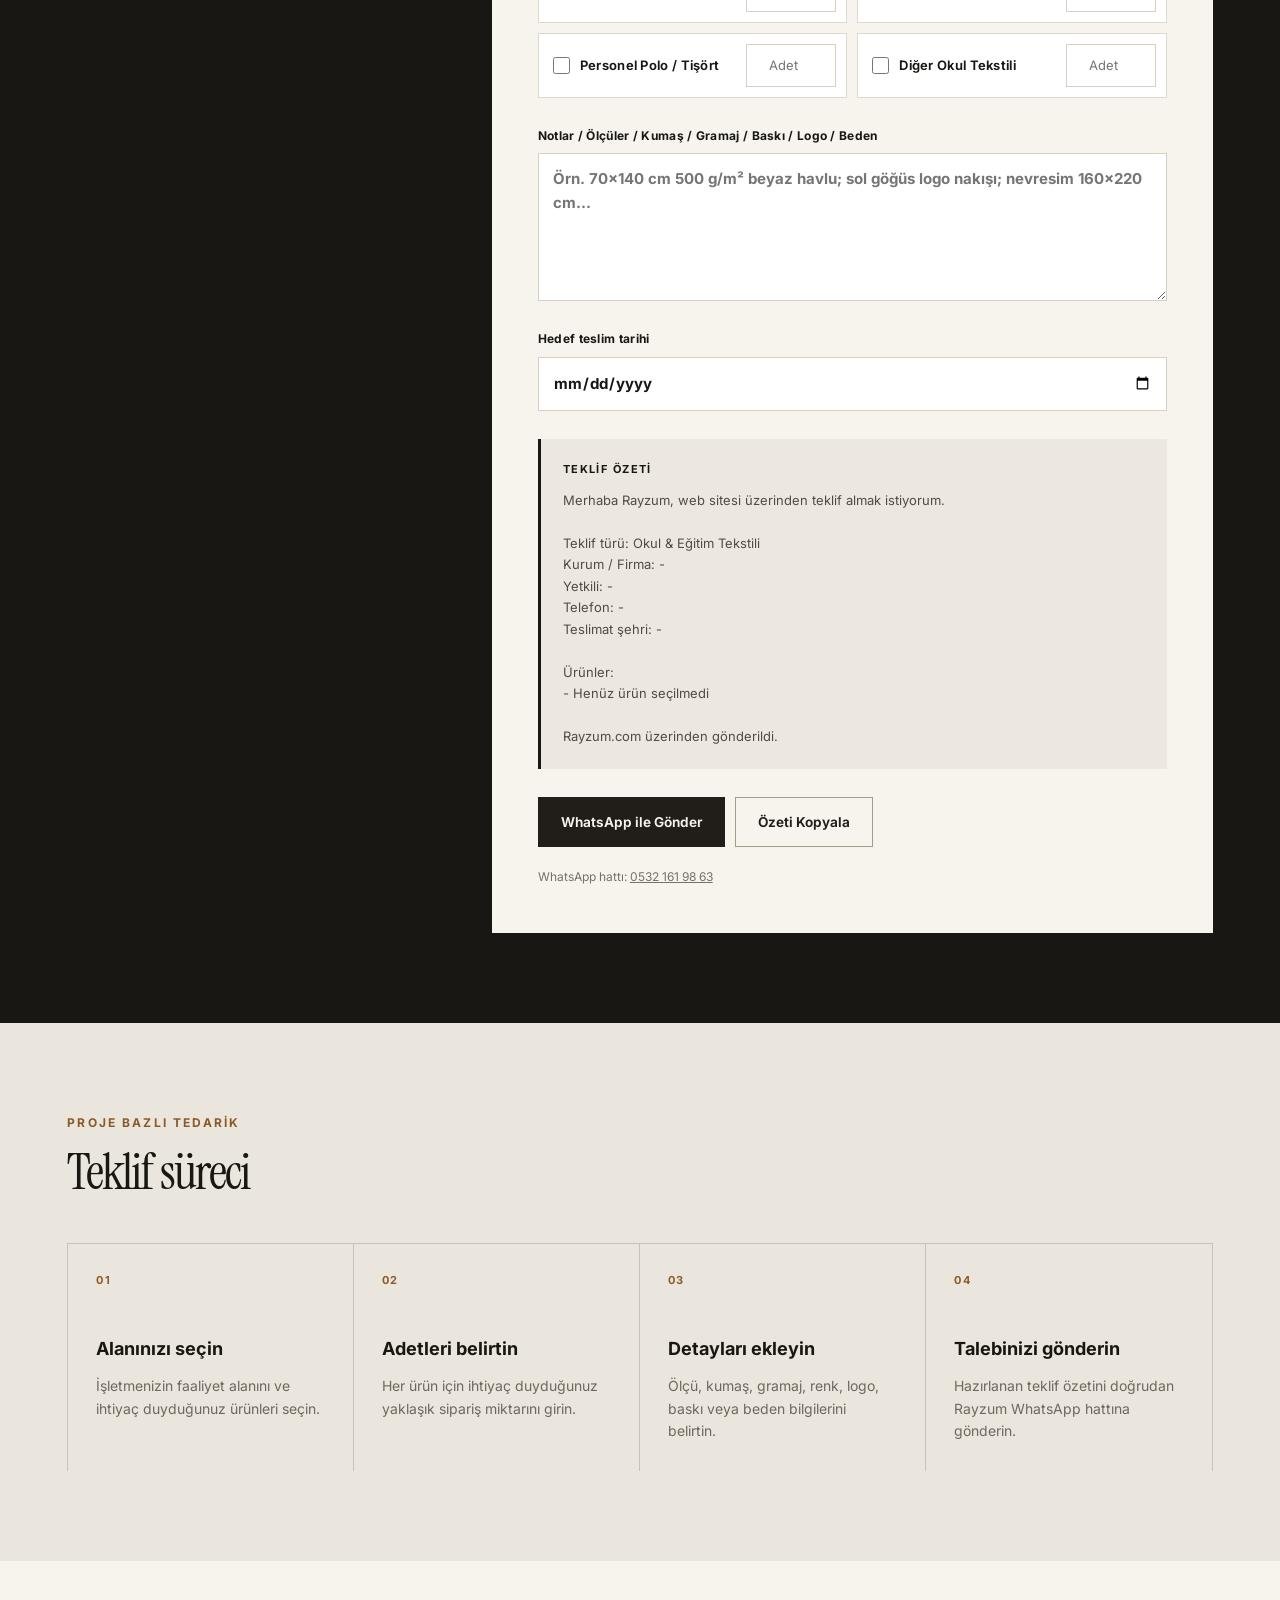
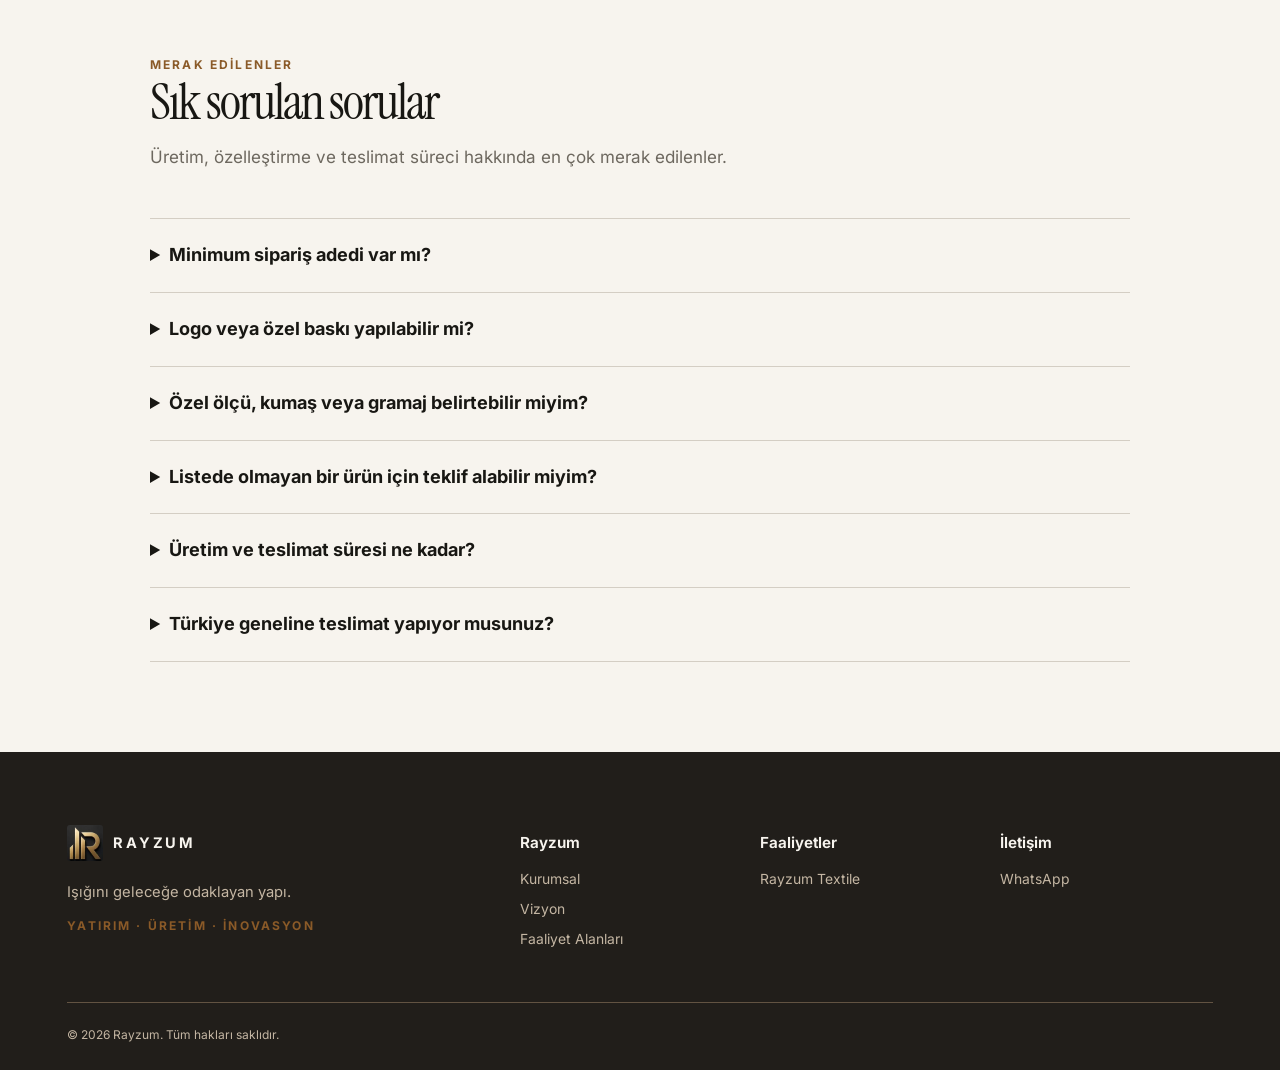
==== commit 07d27811: "Update textile.html" ====
--- a/textile.html
+++ b/textile.html
@@ -514,44 +514,64 @@
 
     <div class="container">
 
-      <header class="section-heading">
-        <h2 id="faq-title">Sık sorulan sorular</h2>
-      </header>
-
-      <details>
-        <summary>Minimum sipariş adedi var mı?</summary>
-        <p>
-          Minimum sipariş miktarı ürün ve üretim tipine göre değişebilir.
-          Talep edilen adet üzerinden uygun üretim seçeneği değerlendirilir.
-        </p>
-      </details>
-
-      <details>
-        <summary>Logo veya özel baskı yapılabilir mi?</summary>
-        <p>
-          Ürüne ve projeye göre logo, nakış, baskı, özel renk ve kurumsal
-          tasarım seçenekleri değerlendirilebilir.
-        </p>
-      </details>
-
-      <details>
-        <summary>Özel ölçü veya gramaj belirtebilir miyim?</summary>
-        <p>
-          Evet. Ölçü, kumaş, gramaj, renk ve diğer teknik özellikleri
-          teklif formundaki not alanına ekleyebilirsiniz.
-        </p>
-      </details>
-
-      <details>
-        <summary>Listede olmayan bir ürün için teklif alabilir miyim?</summary>
-        <p>
-          Evet. İhtiyacınızı not bölümünde açıklayarak teklif talebine ekleyebilirsiniz.
-        </p>
-      </details>
-
-    </div>
-  </section>
-
+<header class="section-heading">
+  <span class="eyebrow">MERAK EDİLENLER</span>
+  <h2 id="faq-title">Sık sorulan sorular</h2>
+  <p>Üretim, özelleştirme ve teslimat süreci hakkında en çok merak edilenler.</p>
+</header>
+
+<div class="faq-list">
+
+  <details>
+    <summary>Minimum sipariş adedi var mı?</summary>
+    <p>
+      Minimum sipariş miktarı ürün ve üretim tipine göre değişebilir.
+      Talep edilen adet üzerinden en uygun üretim seçeneği değerlendirilir.
+    </p>
+  </details>
+
+  <details>
+    <summary>Logo veya özel baskı yapılabilir mi?</summary>
+    <p>
+      Evet. Ürün ve projeye göre logo, nakış, baskı, özel renk ve
+      kurumsal tasarım seçenekleri uygulanabilir.
+    </p>
+  </details>
+
+  <details>
+    <summary>Özel ölçü, kumaş veya gramaj belirtebilir miyim?</summary>
+    <p>
+      Evet. Ölçü, kumaş, gramaj, renk, beden ve diğer teknik özellikleri
+      teklif formundaki not alanında belirtebilirsiniz.
+    </p>
+  </details>
+
+  <details>
+    <summary>Listede olmayan bir ürün için teklif alabilir miyim?</summary>
+    <p>
+      Evet. İhtiyacınızı teklif formundaki not bölümünde açıklayarak
+      değerlendirmeye ekleyebilirsiniz.
+    </p>
+  </details>
+
+  <details>
+    <summary>Üretim ve teslimat süresi ne kadar?</summary>
+    <p>
+      Üretim süresi ürün, adet, özelleştirme ve proje kapsamına göre değişir.
+      Talebiniz incelendikten sonra tahmini üretim ve teslimat süresi teklif ile birlikte paylaşılır.
+    </p>
+  </details>
+
+  <details>
+    <summary>Türkiye geneline teslimat yapıyor musunuz?</summary>
+    <p>
+      Evet. Projenin kapsamına ve teslimat noktasına göre Türkiye genelindeki
+      kurumsal müşterilere sevkiyat planlaması yapılabilir.
+    </p>
+  </details>
+
+</div>
+</section>
 </main>
 
 
--- a/quote.css
+++ b/quote.css
@@ -1,137 +1,806 @@
-.quote-section, .textile-process { background: var(--surface); }
+/* ==================================================
+   RAYZUM TEXTILE — 2026
+   Kurumsal B2B Tekstil Sayfası
+================================================== */
+
+
+/* ---------- GENEL ---------- */
+
+.textile {
+  background: #f7f4ee;
+  color: #181713;
+}
+
+.textile .section-space {
+  padding: 90px 0;
+}
+
+.textile .eyebrow {
+  margin-bottom: 14px;
+  font-size: 12px;
+  font-weight: 800;
+  letter-spacing: .18em;
+  text-transform: uppercase;
+  color: #8a5a28;
+}
+
+.textile .section-heading {
+  max-width: 760px;
+  margin-bottom: 46px;
+}
+
+.textile .section-heading h2 {
+  margin: 0 0 16px;
+  font-size: clamp(34px, 4vw, 58px);
+  line-height: 1;
+  letter-spacing: -.04em;
+}
+
+.textile .section-heading p {
+  max-width: 650px;
+  margin: 0;
+  color: #6d685f;
+  font-size: 17px;
+  line-height: 1.7;
+}
+
+
+/* ==================================================
+   HERO
+================================================== */
+
+.textile-hero {
+  min-height: auto;
+  padding-top: 90px;
+  padding-bottom: 90px;
+
+  display: grid;
+  grid-template-columns: minmax(0, 1fr) minmax(420px, .88fr);
+  gap: clamp(55px, 7vw, 110px);
+  align-items: center;
+}
+
+.textile-hero .hero-copy {
+  max-width: 720px;
+}
+
+.textile-hero .hero-wordmark {
+  margin: 0;
+
+  max-width: 700px;
+
+  font-size: clamp(56px, 6.1vw, 102px);
+  line-height: .92;
+  letter-spacing: -.065em;
+  text-transform: none;
+}
+
+.textile-hero .hero-wordmark span {
+  display: block;
+}
+
+.textile-hero .hero-slogan {
+  max-width: 610px;
+  margin: 30px 0 0;
+
+  font-size: clamp(25px, 2.5vw, 40px);
+  line-height: 1.08;
+  letter-spacing: -.035em;
+}
+
+.textile-hero .hero-intro {
+  max-width: 590px;
+  margin: 24px 0 0;
+
+  font-size: 17px;
+  line-height: 1.7;
+  color: #6d685f;
+}
+
+.textile-hero .hero-actions {
+  display: flex;
+  flex-wrap: wrap;
+  gap: 12px;
+  margin-top: 34px;
+}
+
+.textile-hero .hero-visual {
+  overflow: hidden;
+  aspect-ratio: 4 / 4.5;
+  background: #e8e2d8;
+}
+
+.textile-hero .hero-visual picture,
+.textile-hero .hero-visual img {
+  display: block;
+  width: 100%;
+  height: 100%;
+}
+
+.textile-hero .hero-visual img {
+  object-fit: cover;
+}
+
+
+/* ==================================================
+   SEKTÖRLER
+================================================== */
+
+.textile-sectors {
+  border-top: 1px solid rgba(24, 23, 19, .12);
+}
+
+.sectors-grid {
+  display: grid;
+  grid-template-columns: repeat(3, minmax(0, 1fr));
+  border-top: 1px solid rgba(24, 23, 19, .15);
+  border-left: 1px solid rgba(24, 23, 19, .15);
+}
+
+.sector {
+  min-height: 300px;
+  padding: 32px;
+
+  display: flex;
+  flex-direction: column;
+
+  border-right: 1px solid rgba(24, 23, 19, .15);
+  border-bottom: 1px solid rgba(24, 23, 19, .15);
+
+  transition:
+    background .2s ease,
+    transform .2s ease;
+}
+
+.sector:hover {
+  background: #fffdf9;
+}
+
+.sector h3 {
+  margin: 0 0 24px;
+
+  font-size: 19px;
+  line-height: 1.2;
+  letter-spacing: -.02em;
+}
+
+.sector ul {
+  list-style: none;
+  padding: 0;
+  margin: 0 0 28px;
+}
+
+.sector li {
+  padding: 5px 0;
+  color: #6d685f;
+  font-size: 14px;
+}
+
+.sector .text-link {
+  margin-top: auto;
+  color: #181713;
+  font-size: 14px;
+  font-weight: 750;
+  text-decoration: none;
+}
+
+.sector .text-link:hover {
+  text-decoration: underline;
+}
+
+
+/* ==================================================
+   TEKLİF ALANI
+================================================== */
+
+.quote-section {
+  background: #181713;
+  color: #f7f4ee;
+}
+
 .quote-layout {
   display: grid;
-  grid-template-columns: minmax(0, .85fr) minmax(0, 1.65fr);
-  gap: clamp(36px, 5.5vw, 92px);
+  grid-template-columns: minmax(260px, .72fr) minmax(0, 1.55fr);
+  gap: clamp(45px, 7vw, 100px);
   align-items: start;
 }
-.quote-intro { position: sticky; top: calc(var(--header-height) + 30px); }
-.quote-intro h2 { margin-top: 12px; }
-.quote-intro > p:last-child { max-width: 40ch; margin-top: 20px; color: var(--muted); }
+
+.quote-intro {
+  position: sticky;
+  top: 120px;
+}
+
+.quote-intro .eyebrow {
+  color: #c89b67;
+}
+
+.quote-intro h2 {
+  margin: 0;
+
+  max-width: 420px;
+
+  font-size: clamp(38px, 4.5vw, 65px);
+  line-height: .98;
+  letter-spacing: -.045em;
+}
+
+.quote-intro p {
+  max-width: 410px;
+  margin: 25px 0 0;
+
+  color: rgba(247, 244, 238, .67);
+  font-size: 16px;
+  line-height: 1.7;
+}
+
+
+/* ---------- TEKLİF KUTUSU ---------- */
 
 .quote-box {
   min-width: 0;
-  padding: clamp(18px, 3vw, 42px);
-  border: 1px solid var(--line);
-  background: var(--paper);
-}
+  padding: clamp(24px, 4vw, 46px);
+
+  background: #f7f4ee;
+  color: #181713;
+}
+
+
+/* ---------- KATEGORİLER ---------- */
+
 .segmented {
+  display: flex;
+  flex-wrap: wrap;
+  gap: 7px;
+
+  margin-bottom: 36px;
+}
+
+.segment {
+  appearance: none;
+
+  padding: 11px 15px;
+
+  border: 1px solid #d3cec4;
+  border-radius: 100px;
+
+  background: transparent;
+  color: #5d5952;
+
+  font: inherit;
+  font-size: 13px;
+  font-weight: 700;
+
+  cursor: pointer;
+
+  transition: .18s ease;
+}
+
+.segment:hover {
+  border-color: #181713;
+  color: #181713;
+}
+
+.segment.active {
+  background: #181713;
+  border-color: #181713;
+  color: #fff;
+}
+
+
+/* ==================================================
+   FORM
+================================================== */
+
+#quoteForm {
+  display: grid;
+  gap: 28px;
+}
+
+.form-grid {
   display: grid;
   grid-template-columns: repeat(2, minmax(0, 1fr));
-  gap: 3px;
+  gap: 18px;
+}
+
+#quoteForm label {
+  display: grid;
+  gap: 8px;
+
+  font-size: 12px;
+  font-weight: 750;
+  letter-spacing: .025em;
+}
+
+#quoteForm input,
+#quoteForm textarea {
+  width: 100%;
+  box-sizing: border-box;
+
+  border: 1px solid #d6d0c5;
+  border-radius: 0;
+
+  background: #fff;
+  color: #181713;
+
+  padding: 13px 14px;
+
+  font: inherit;
+  font-size: 15px;
+
+  outline: none;
+
+  transition:
+    border-color .18s ease,
+    box-shadow .18s ease;
+}
+
+#quoteForm input:focus,
+#quoteForm textarea:focus {
+  border-color: #181713;
+  box-shadow: 0 0 0 1px #181713;
+}
+
+#quoteForm textarea {
+  resize: vertical;
+  min-height: 125px;
+}
+
+#quoteForm .wide {
+  width: 100%;
+}
+
+
+/* ==================================================
+   SEKTÖR PANELİ
+================================================== */
+
+.quote-panel {
+  padding-top: 28px;
+  border-top: 1px solid #d8d2c7;
+}
+
+.quote-panel[hidden] {
+  display: none !important;
+}
+
+.subhead {
   margin-bottom: 24px;
-  padding: 4px;
-  background: var(--surface);
-}
-.segment {
-  min-height: 46px;
-  padding: 6px 12px;
-  border: 1px solid transparent;
-  background: transparent;
-  color: var(--muted);
-  font-size: .88rem;
-  font-weight: 650;
-  line-height: 1.25;
-}
-.segment.active { border-color: var(--line); background: var(--paper); color: var(--ink); }
-.segment:hover:not(.active) { color: var(--ink); }
-
-.form-grid, .product-grid {
+}
+
+.subhead h3 {
+  margin: 0 0 7px;
+
+  font-size: 24px;
+  letter-spacing: -.025em;
+}
+
+.subhead p {
+  margin: 0;
+
+  color: #777168;
+  font-size: 14px;
+  line-height: 1.55;
+}
+
+
+/* ==================================================
+   ÜRÜNLER
+================================================== */
+
+.product-grid {
   display: grid;
   grid-template-columns: repeat(2, minmax(0, 1fr));
-  gap: 13px;
-}
-.quote-box label {
-  display: flex;
-  min-width: 0;
-  flex-direction: column;
-  gap: 6px;
-  color: var(--ink);
-  font-size: .83rem;
-  font-weight: 650;
-}
-.quote-box input:not([type="checkbox"]), .quote-box textarea {
-  width: 100%;
-  min-width: 0;
-  min-height: 46px;
-  padding: 8px 11px;
-  border: 1px solid #b4a99b;
-  border-radius: 2px;
-  background: #fffdf8;
-  color: var(--ink);
-  font-size: 1rem;
-  font-weight: 400;
-}
-.quote-box input[type="date"] { max-width: 100%; }
-.quote-box textarea { resize: vertical; }
-.quote-box input::placeholder, .quote-box textarea::placeholder { color: var(--muted); opacity: 1; }
-.subhead { margin: 26px 0 13px; }
-.subhead h3 { margin-bottom: 4px; font-size: 1.03rem; }
-.subhead p, .form-note { color: var(--muted); font-size: .81rem; }
-#schoolFields > .form-grid + .product-grid { margin-top: 12px; }
-
-.product {
+  gap: 10px;
+
+  margin-top: 24px;
+}
+
+.product-item {
   display: grid;
-  min-width: 0;
-  grid-template-columns: minmax(0, 1fr) minmax(72px, 6.8ch);
+  grid-template-columns: minmax(0, 1fr) 90px;
   align-items: center;
-  gap: 6px;
-  padding: 3px 8px;
-  border: 1px solid var(--line);
-}
-.product .product-choice {
-  min-height: 46px;
+  gap: 10px;
+
+  min-height: 62px;
+  padding: 10px 10px 10px 14px;
+
+  border: 1px solid #ddd7cd;
+  background: #fff;
+
+  transition:
+    border-color .18s ease,
+    background .18s ease;
+}
+
+.product-item:hover {
+  border-color: #a49c91;
+}
+
+.product-choice {
+  display: flex !important;
+  grid-template-columns: none !important;
   flex-direction: row;
   align-items: center;
-  gap: 8px;
+  gap: 10px !important;
+
+  cursor: pointer;
+}
+
+.product-choice input[type="checkbox"] {
+  width: 17px !important;
+  height: 17px !important;
+  padding: 0 !important;
+  margin: 0;
+
+  accent-color: #181713;
+  flex: 0 0 auto;
+}
+
+.product-choice span {
+  font-size: 13px;
+  font-weight: 650;
   line-height: 1.3;
+}
+
+.product-item .qty {
+  width: 90px !important;
+  min-width: 0;
+
+  padding: 10px !important;
+
+  text-align: center;
+  font-size: 13px !important;
+}
+
+.product-item .qty:disabled {
+  opacity: .4;
+  background: #f0ede7;
+}
+
+
+/* ==================================================
+   TEKLİF ÖZETİ
+================================================== */
+
+.preview {
+  padding: 22px;
+
+  background: #ede8df;
+  border-left: 3px solid #181713;
+}
+
+.preview-title {
+  margin-bottom: 12px;
+
+  font-size: 11px;
+  font-weight: 850;
+  letter-spacing: .13em;
+  text-transform: uppercase;
+}
+
+#previewText {
+  margin: 0;
+
+  white-space: pre-wrap;
+  overflow-wrap: anywhere;
+
+  color: #504c45;
+
+  font-family: inherit;
+  font-size: 13px;
+  line-height: 1.65;
+}
+
+
+/* ---------- BUTONLAR ---------- */
+
+.form-actions {
+  display: flex;
+  flex-wrap: wrap;
+  gap: 10px;
+}
+
+.form-actions .button {
+  min-height: 50px;
   cursor: pointer;
 }
-.product-choice input {
-  flex-shrink: 0;
-  width: 18px;
-  height: 18px;
+
+.form-note {
+  margin: -8px 0 0;
+
+  color: #777168;
+  font-size: 12px;
+}
+
+.form-note a {
+  color: inherit;
+}
+
+
+/* ==================================================
+   SÜREÇ
+================================================== */
+
+.textile-process {
+  background: #ebe6dd;
+}
+
+.process-grid {
+  list-style: none;
+
+  display: grid;
+  grid-template-columns: repeat(4, minmax(0, 1fr));
+
+  padding: 0;
   margin: 0;
-  accent-color: var(--accent);
+
+  counter-reset: process;
+}
+
+.process-grid li {
+  position: relative;
+
+  min-height: 210px;
+  padding: 28px;
+
+  border-top: 1px solid rgba(24, 23, 19, .17);
+  border-right: 1px solid rgba(24, 23, 19, .17);
+
+  counter-increment: process;
+}
+
+.process-grid li:first-child {
+  border-left: 1px solid rgba(24, 23, 19, .17);
+}
+
+.process-grid li::before {
+  content: "0" counter(process);
+
+  display: block;
+  margin-bottom: 45px;
+
+  color: #8a5a28;
+
+  font-size: 11px;
+  font-weight: 850;
+  letter-spacing: .12em;
+}
+
+.process-grid h3 {
+  margin: 0 0 12px;
+  font-size: 18px;
+}
+
+.process-grid p {
+  margin: 0;
+
+  color: #6d685f;
+  font-size: 14px;
+  line-height: 1.6;
+}
+
+
+/* ==================================================
+   SSS
+================================================== */
+
+.faq {
+  background: #f7f4ee;
+}
+
+.faq .container {
+  max-width: 980px;
+}
+
+.faq details {
+  padding: 22px 0;
+  border-top: 1px solid #d4cec4;
+}
+
+.faq details:last-child {
+  border-bottom: 1px solid #d4cec4;
+}
+
+.faq summary {
   cursor: pointer;
-}
-.product .qty[type] { padding-inline: 7px; }
-.wide { margin-top: 18px; }
-.preview {
-  min-width: 0;
-  margin-top: 23px;
-  padding: 17px;
-  border-top: 1px solid var(--line);
-  background: var(--surface);
-}
-.preview-title { margin-bottom: 8px; color: var(--accent); font-size: .72rem; font-weight: 700; letter-spacing: .08em; }
-.preview pre { margin: 0; font-family: inherit; font-size: .87rem; line-height: 1.55; overflow-wrap: anywhere; white-space: pre-wrap; }
-.form-actions { display: grid; grid-template-columns: 1fr auto; gap: 8px; margin-top: 17px; }
-.form-note { margin-top: 14px; }
-.form-note a { color: var(--accent); font-weight: 650; }
-
-.process-grid {
-  display: grid;
-  grid-template-columns: repeat(3, minmax(0, 1fr));
-  gap: clamp(20px, 4.2vw, 65px);
-  padding: 0;
-  list-style: none;
-}
-.process-grid li { padding-top: 16px; border-top: 1px solid var(--line); }
-.process-grid h3 { margin-bottom: 8px; font-size: 1rem; }
-.process-grid p, .faq details p { color: var(--muted); }
-.faq details { border-top: 1px solid var(--line); }
-.faq details:last-child { border-bottom: 1px solid var(--line); }
-.faq summary { min-height: 54px; padding-block: 16px; font-weight: 650; cursor: pointer; }
-.faq details p { max-width: 65ch; padding-bottom: 18px; }
-
-@media (max-width: 1060px) {
-  .quote-layout { grid-template-columns: 1fr; }
-  .quote-intro { position: static; }
-}
-
-@media (max-width: 650px) {
-  .form-grid, .product-grid, .form-actions, .process-grid { grid-template-columns: 1fr; }
-  .quote-box { padding: 16px; }
-  .form-actions .button { min-height: 52px; }
-}
+
+  font-size: 18px;
+  font-weight: 700;
+}
+
+.faq details p {
+  max-width: 720px;
+
+  margin: 15px 0 0;
+
+  color: #6d685f;
+  line-height: 1.65;
+}
+
+
+/* ==================================================
+   TABLET
+================================================== */
+
+@media (max-width: 1050px) {
+
+  .textile-hero {
+    grid-template-columns: 1fr 1fr;
+    gap: 40px;
+  }
+
+  .textile-hero .hero-wordmark {
+    font-size: clamp(50px, 7vw, 76px);
+  }
+
+  .sectors-grid {
+    grid-template-columns: repeat(2, minmax(0, 1fr));
+  }
+
+  .quote-layout {
+    grid-template-columns: 1fr;
+  }
+
+  .quote-intro {
+    position: static;
+  }
+
+  .quote-intro h2 {
+    max-width: 650px;
+  }
+
+  .process-grid {
+    grid-template-columns: repeat(2, 1fr);
+  }
+
+}
+
+
+/* ==================================================
+   MOBİL
+================================================== */
+
+@media (max-width: 720px) {
+
+  .textile .section-space {
+    padding: 65px 0;
+  }
+
+  .textile-hero {
+    display: flex;
+    flex-direction: column;
+
+    padding-top: 55px;
+    padding-bottom: 65px;
+
+    gap: 42px;
+  }
+
+  .textile-hero .hero-copy {
+    max-width: none;
+  }
+
+  .textile-hero .hero-wordmark {
+    max-width: 100%;
+
+    font-size: clamp(46px, 15vw, 68px);
+    line-height: .91;
+  }
+
+  .textile-hero .hero-slogan {
+    font-size: 28px;
+  }
+
+  .textile-hero .hero-intro {
+    font-size: 15px;
+  }
+
+  .textile-hero .hero-actions {
+    display: grid;
+    grid-template-columns: 1fr;
+  }
+
+  .textile-hero .hero-actions .button {
+    width: 100%;
+    justify-content: center;
+  }
+
+  .textile-hero .hero-visual {
+    width: 100%;
+    aspect-ratio: 4 / 3;
+  }
+
+
+  /* SEKTÖRLER */
+
+  .sectors-grid {
+    grid-template-columns: 1fr;
+  }
+
+  .sector {
+    min-height: 250px;
+  }
+
+
+  /* TEKLİF */
+
+  .quote-box {
+    padding: 22px 16px;
+  }
+
+  .segmented {
+    display: grid;
+    grid-template-columns: repeat(2, minmax(0, 1fr));
+  }
+
+  .segment {
+    border-radius: 0;
+    text-align: center;
+  }
+
+  .form-grid {
+    grid-template-columns: 1fr;
+  }
+
+  .product-grid {
+    grid-template-columns: 1fr;
+  }
+
+  .product-item {
+    grid-template-columns: minmax(0, 1fr) 82px;
+  }
+
+  .product-item .qty {
+    width: 82px !important;
+  }
+
+  .form-actions {
+    display: grid;
+  }
+
+  .form-actions .button {
+    width: 100%;
+    justify-content: center;
+  }
+
+
+  /* SÜREÇ */
+
+  .process-grid {
+    grid-template-columns: 1fr;
+  }
+
+  .process-grid li {
+    min-height: auto;
+  }
+
+  .process-grid li::before {
+    margin-bottom: 25px;
+  }
+
+}
+
+
+/* ==================================================
+   ÇOK KÜÇÜK TELEFONLAR
+================================================== */
+
+@media (max-width: 430px) {
+
+  .segmented {
+    grid-template-columns: 1fr;
+  }
+
+  .textile-hero .hero-wordmark {
+    font-size: 46px;
+  }
+
+  .product-item {
+    grid-template-columns: 1fr;
+  }
+
+  .product-item .qty {
+    width: 100% !important;
+  }
+
+}
